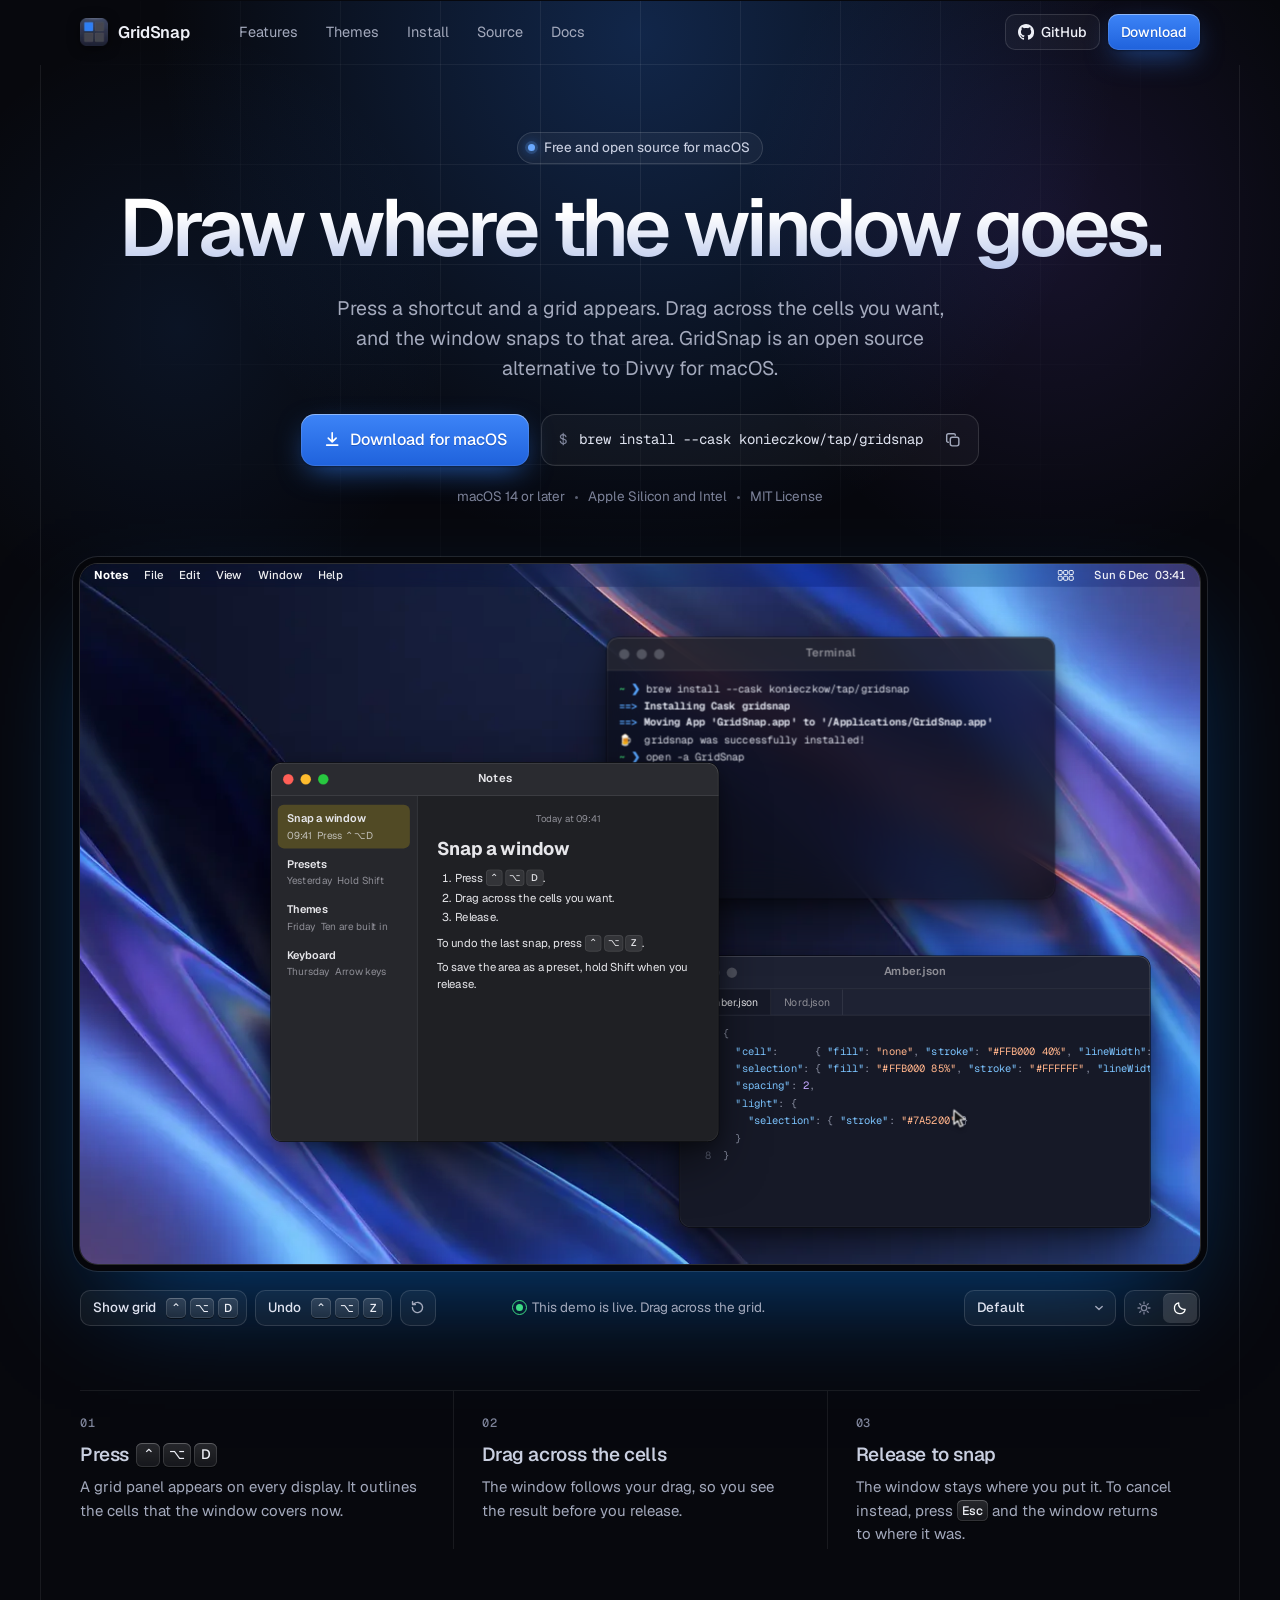
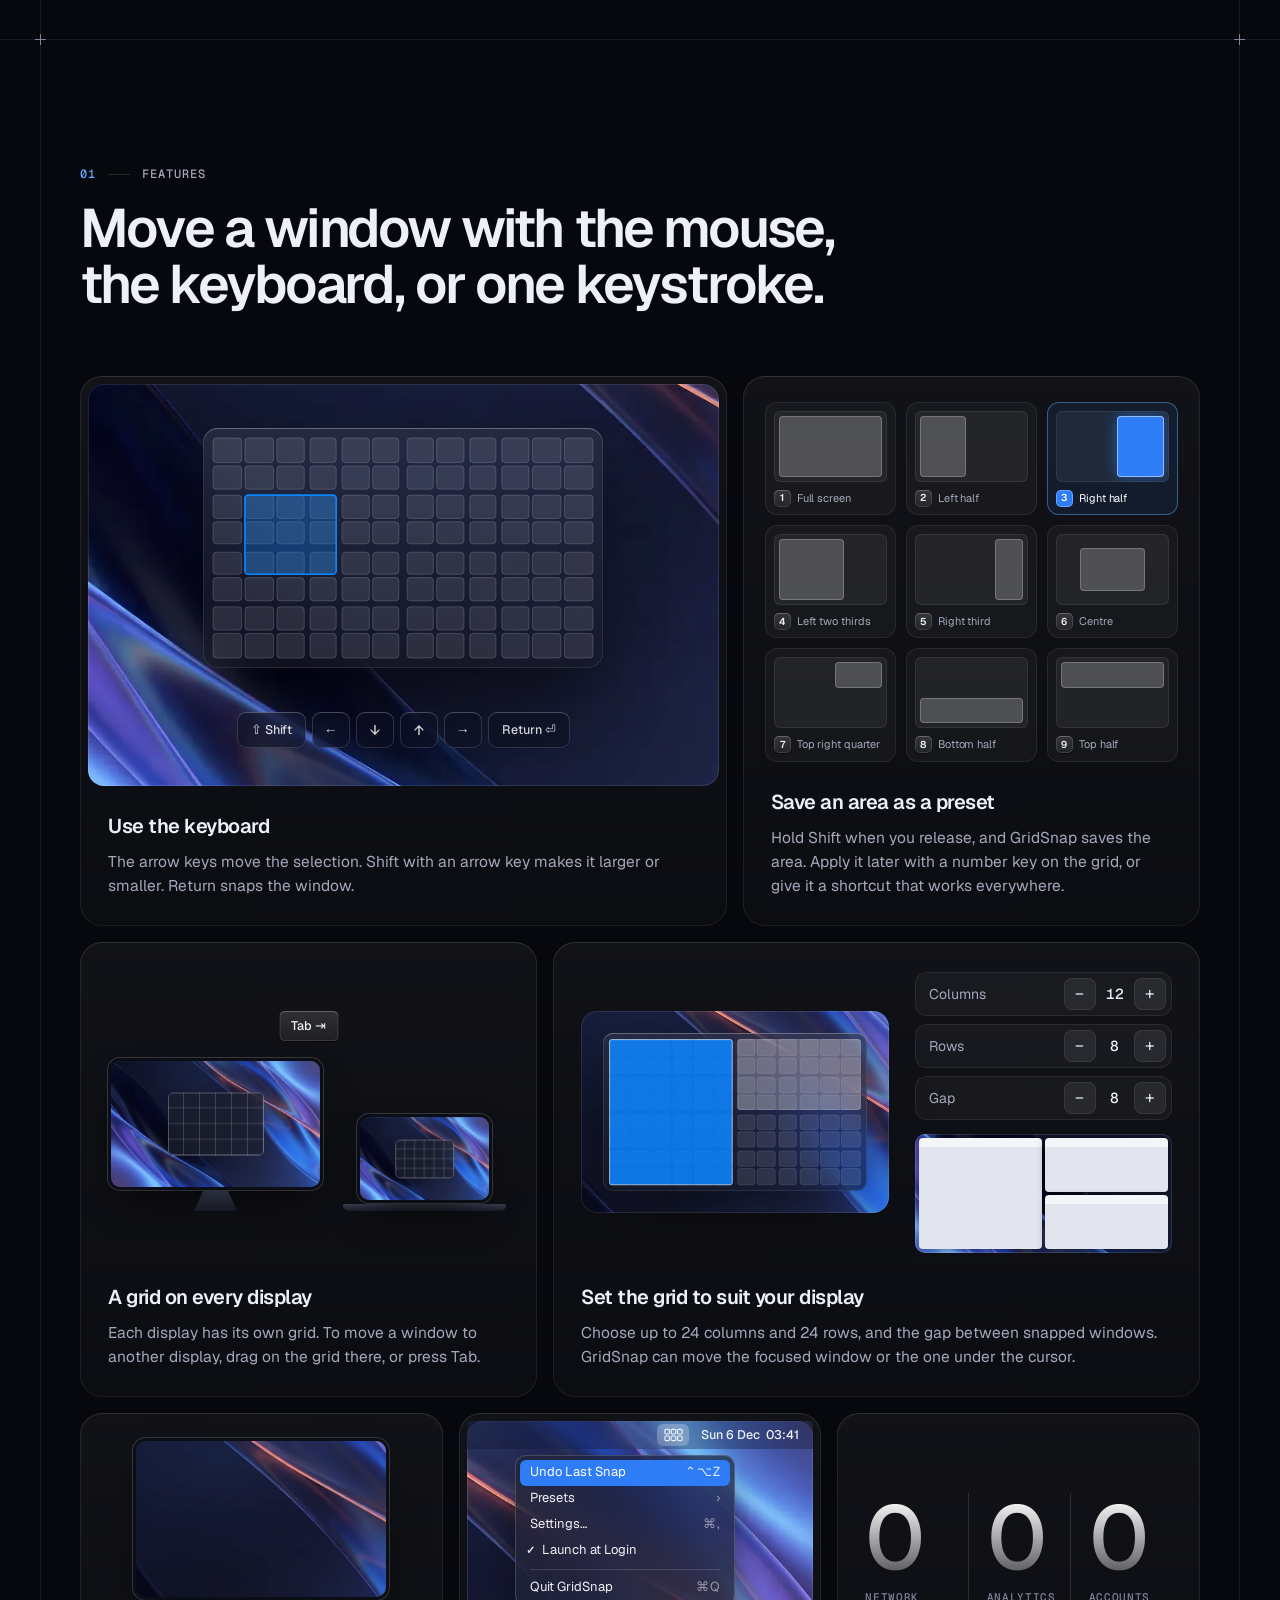
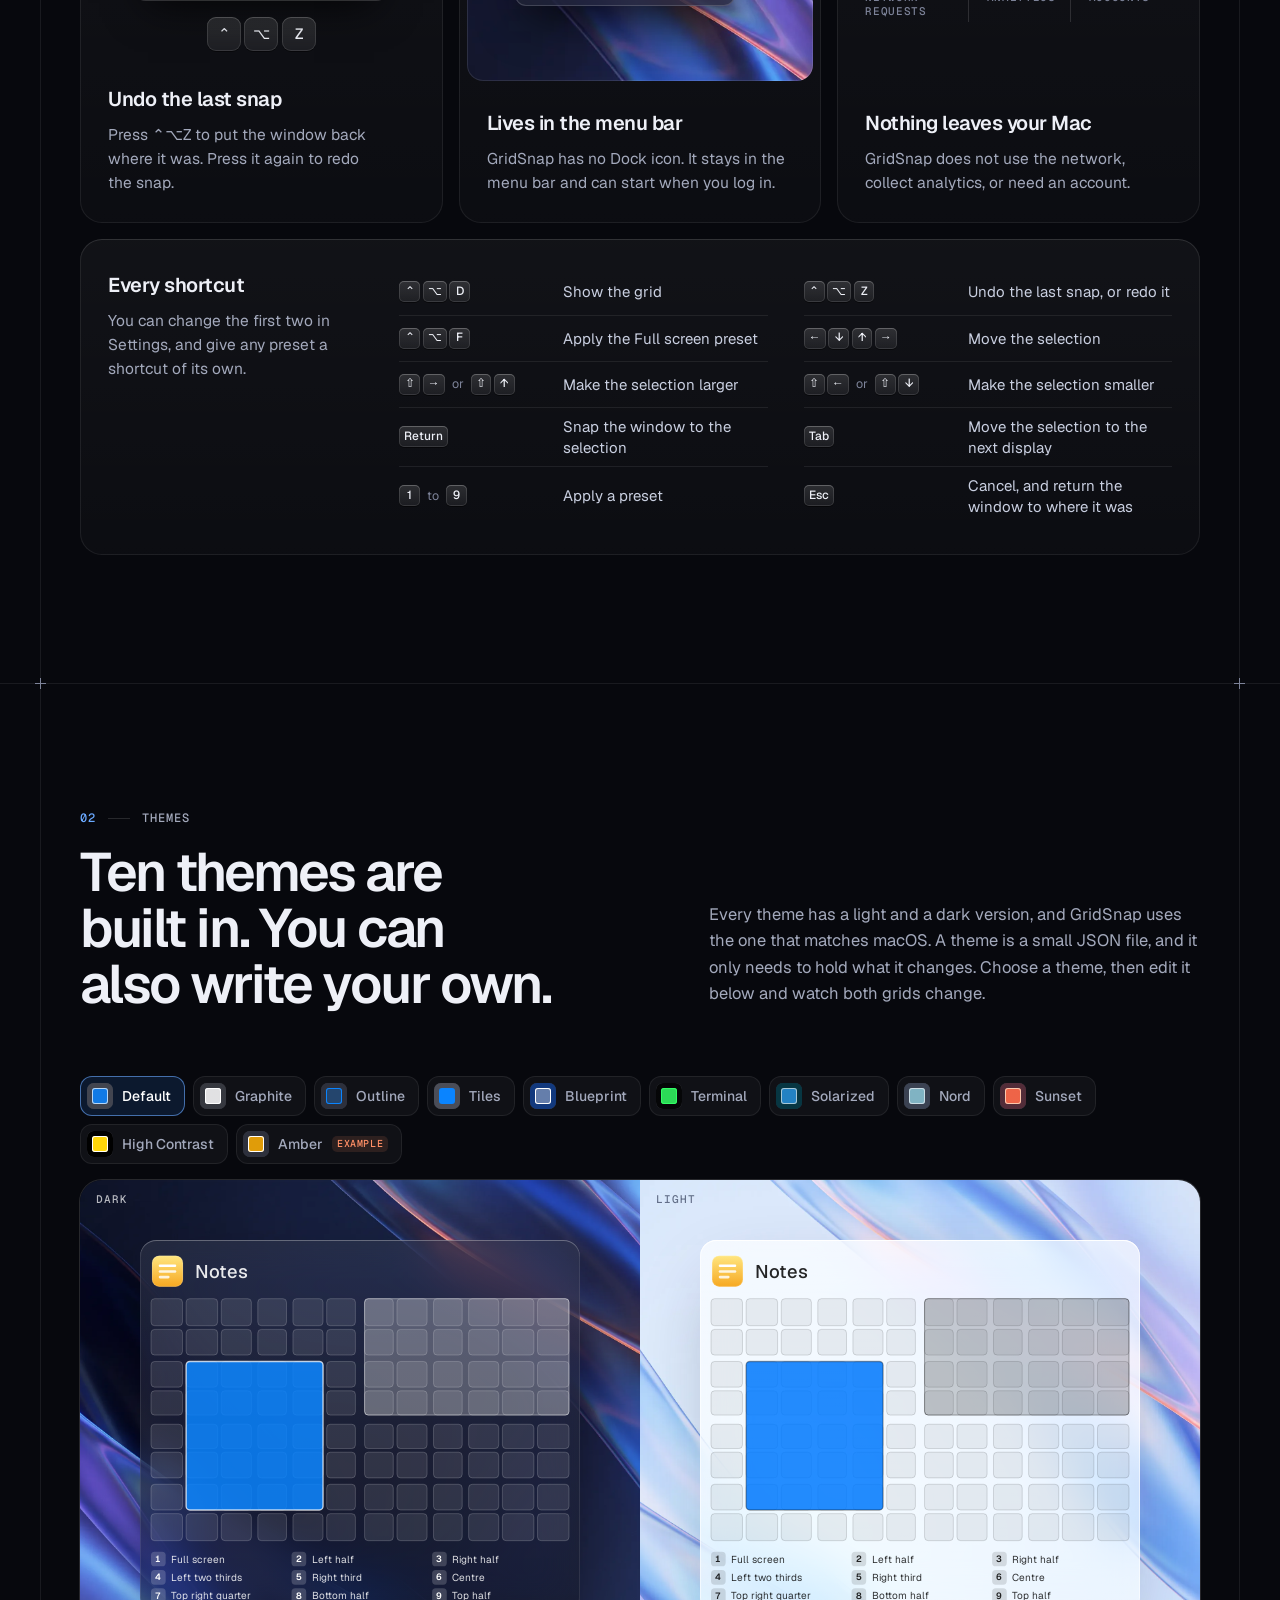
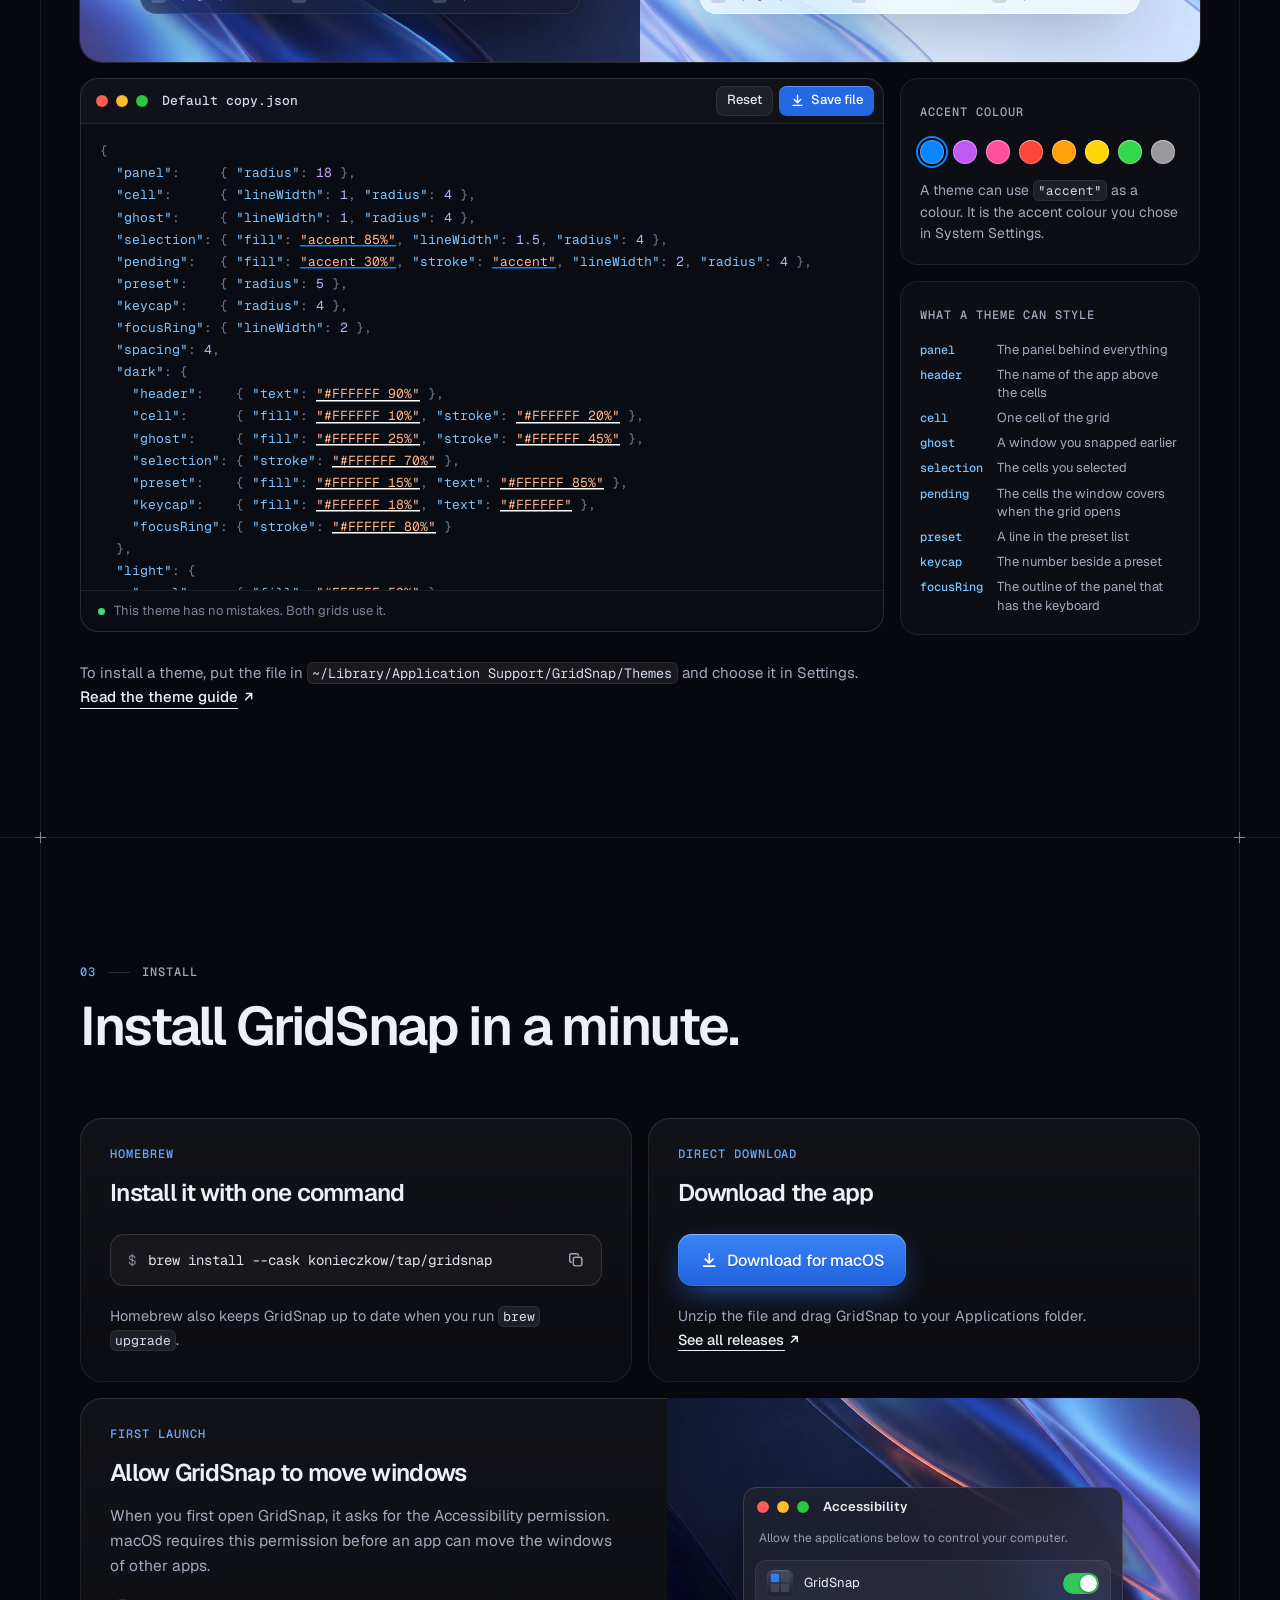
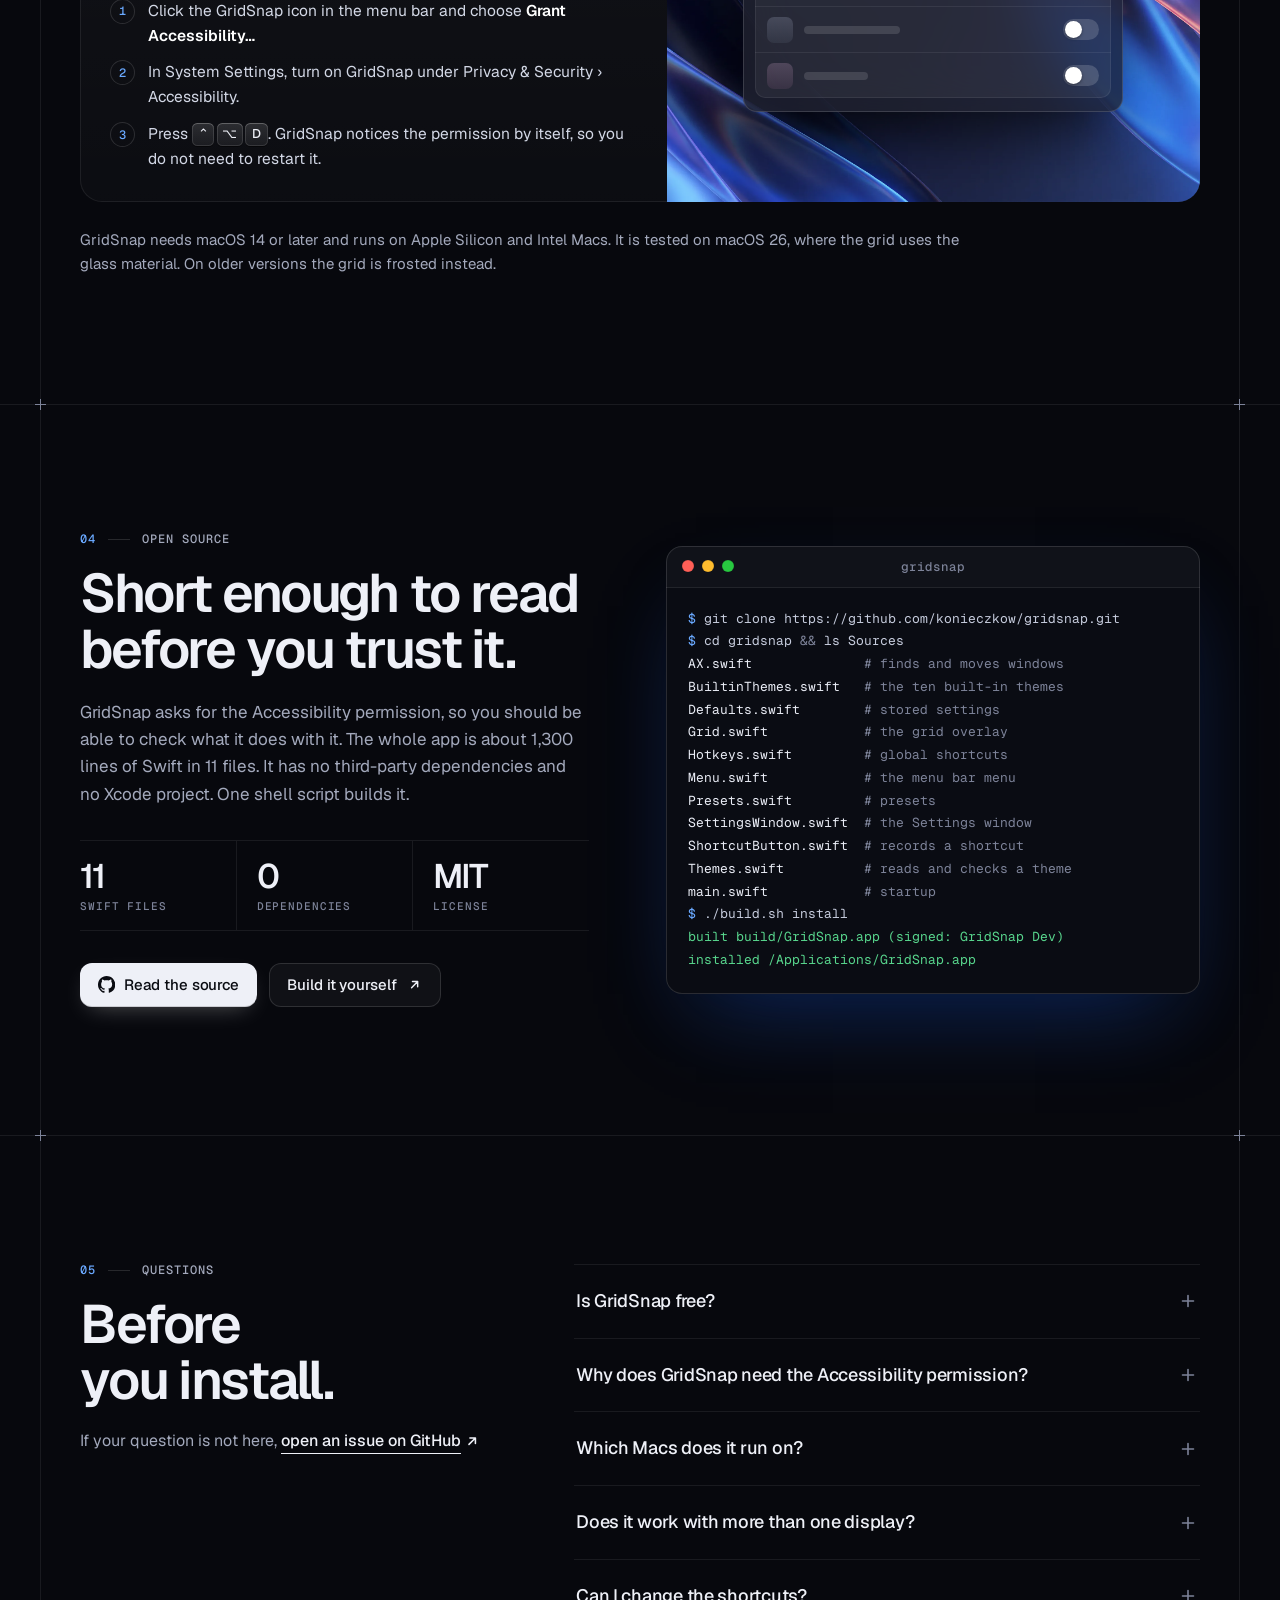
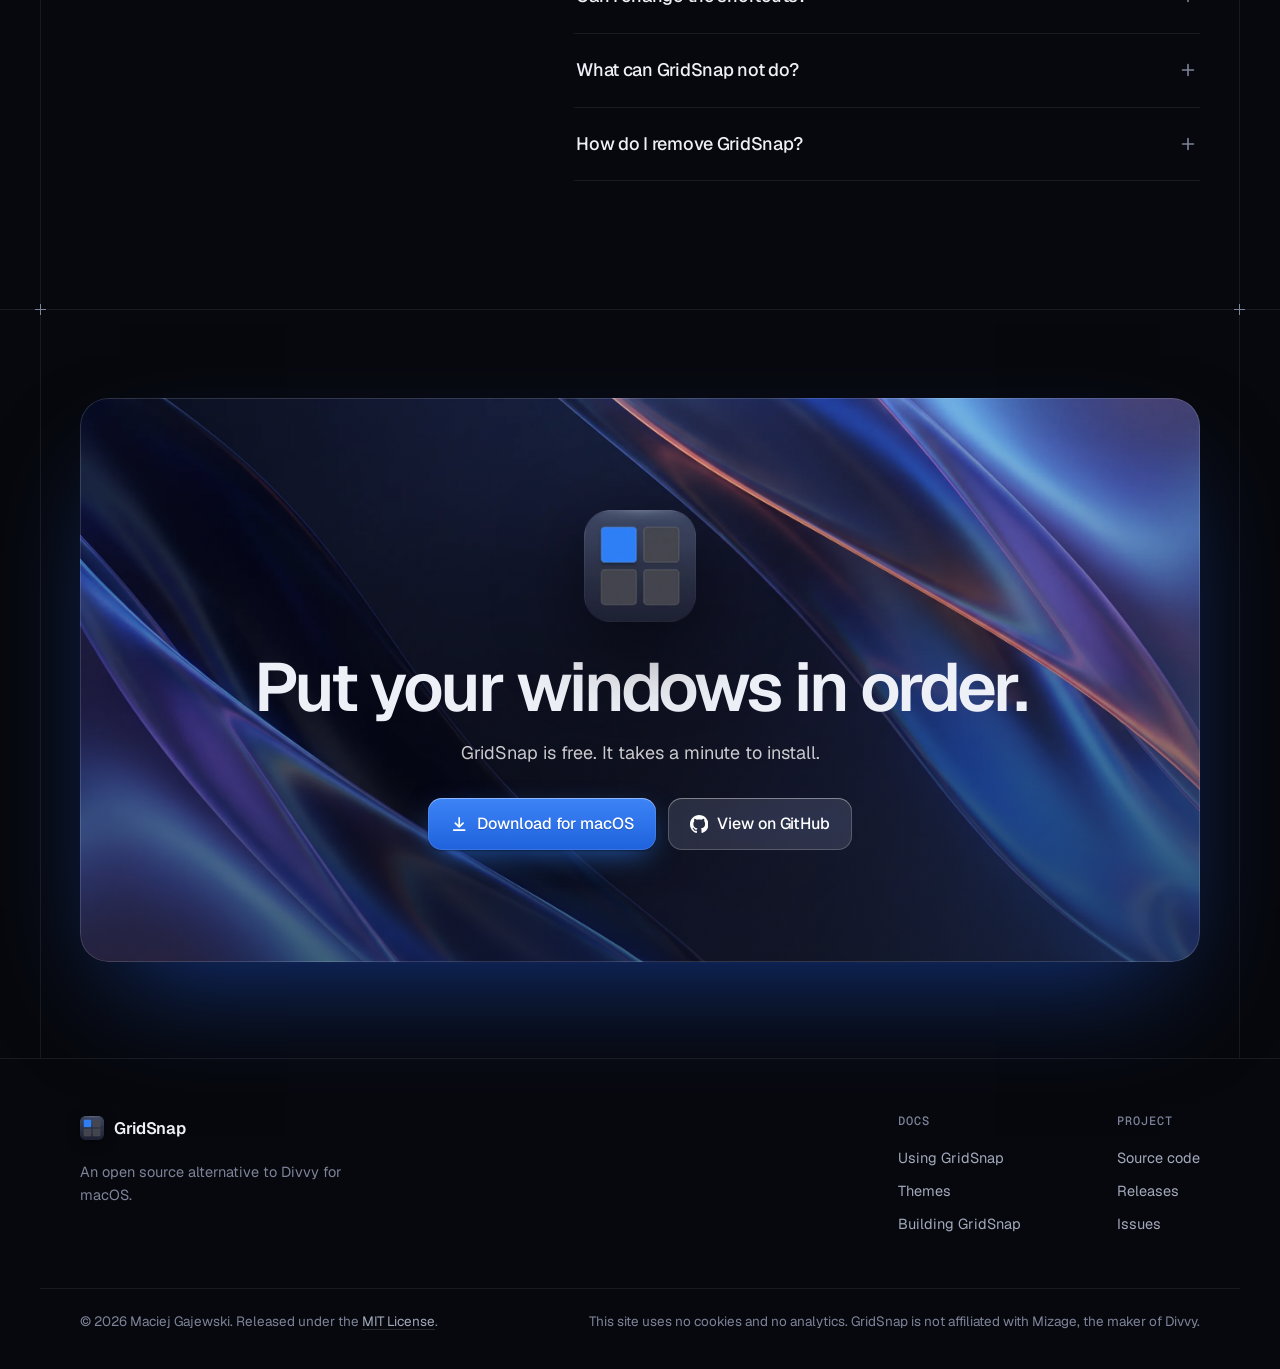
==== site/index.html @ 6ccaa810 "Site: a home page with a live demo of the grid" ====
<!DOCTYPE html>
<html lang="en-GB">
<head>
<meta charset="utf-8">
<meta name="viewport" content="width=device-width, initial-scale=1">
<title>GridSnap: snap windows to a grid on macOS</title>
<meta name="description" content="GridSnap is a free, open source alternative to Divvy for macOS. Press a shortcut, drag across a grid, and the window snaps to that area.">
<meta name="theme-color" content="#07080d">
<meta name="color-scheme" content="dark">
<link rel="canonical" href="https://konieczkow.github.io/gridsnap/">
<meta property="og:type" content="website">
<meta property="og:site_name" content="GridSnap">
<meta property="og:title" content="GridSnap: draw where the window goes">
<meta property="og:description" content="A free, open source alternative to Divvy for macOS. Press a shortcut, drag across a grid, and the window snaps to that area.">
<meta property="og:url" content="https://konieczkow.github.io/gridsnap/">
<meta property="og:image" content="https://konieczkow.github.io/gridsnap/assets/img/og.jpg">
<meta property="og:image:width" content="1200">
<meta property="og:image:height" content="630">
<meta property="og:image:alt" content="The GridSnap grid panel over a desktop, with a window snapped to the left half of the display.">
<meta name="twitter:card" content="summary_large_image">
<link rel="icon" href="favicon.ico" sizes="48x48">
<link rel="icon" type="image/png" sizes="32x32" href="assets/img/favicon-32.png">
<link rel="apple-touch-icon" href="assets/img/apple-touch-icon.png">
<link rel="preload" as="font" type="font/woff2" href="assets/fonts/Geist-Variable.woff2" crossorigin>
<link rel="preload" as="image" type="image/webp" href="assets/img/wall-dark-1280.webp" imagesrcset="assets/img/wall-dark-1280.webp 1x, assets/img/wall-dark.webp 2x">
<link rel="stylesheet" href="assets/css/site.css">
<script>document.documentElement.classList.add("js");</script>
<script type="application/ld+json">
{
  "@context": "https://schema.org",
  "@type": "SoftwareApplication",
  "name": "GridSnap",
  "description": "An open source alternative to Divvy for macOS. Press a shortcut, drag across a grid, and the window snaps to that area.",
  "applicationCategory": "UtilitiesApplication",
  "operatingSystem": "macOS 14 or later",
  "license": "https://opensource.org/licenses/MIT",
  "codeRepository": "https://github.com/konieczkow/gridsnap",
  "downloadUrl": "https://github.com/konieczkow/gridsnap/releases/latest",
  "author": { "@type": "Person", "name": "Maciej Gajewski" },
  "offers": { "@type": "Offer", "price": "0", "priceCurrency": "USD" }
}
</script>
</head>
<body>

<svg class="sprite" aria-hidden="true" focusable="false">
  <defs>
    <linearGradient id="g-notes" x1="0" y1="0" x2="0" y2="1"><stop offset="0" stop-color="#ffe680"/><stop offset="1" stop-color="#f6a821"/></linearGradient>
    <linearGradient id="g-terminal" x1="0" y1="0" x2="0" y2="1"><stop offset="0" stop-color="#3b4050"/><stop offset="1" stop-color="#14161d"/></linearGradient>
    <linearGradient id="g-editor" x1="0" y1="0" x2="0" y2="1"><stop offset="0" stop-color="#8f7bff"/><stop offset="1" stop-color="#4a34d8"/></linearGradient>
  </defs>
  <symbol id="app-notes" viewBox="0 0 64 64">
    <rect x="2" y="2" width="60" height="60" rx="14" fill="url(#g-notes)"/>
    <rect x="2.5" y="2.5" width="59" height="59" rx="13.5" fill="none" stroke="#fff" stroke-opacity=".35"/>
    <rect x="15" y="19" width="34" height="5" rx="2.5" fill="#fff"/>
    <rect x="15" y="30" width="34" height="5" rx="2.5" fill="#fff" fill-opacity=".82"/>
    <rect x="15" y="41" width="21" height="5" rx="2.5" fill="#fff" fill-opacity=".82"/>
  </symbol>
  <symbol id="app-terminal" viewBox="0 0 64 64">
    <rect x="2" y="2" width="60" height="60" rx="14" fill="url(#g-terminal)"/>
    <rect x="2.5" y="2.5" width="59" height="59" rx="13.5" fill="none" stroke="#fff" stroke-opacity=".22"/>
    <path d="M16 23l10 9-10 9" fill="none" stroke="#5ff08a" stroke-width="5" stroke-linecap="round" stroke-linejoin="round"/>
    <rect x="31" y="38" width="17" height="5" rx="2.5" fill="#fff"/>
  </symbol>
  <symbol id="app-editor" viewBox="0 0 64 64">
    <rect x="2" y="2" width="60" height="60" rx="14" fill="url(#g-editor)"/>
    <rect x="2.5" y="2.5" width="59" height="59" rx="13.5" fill="none" stroke="#fff" stroke-opacity=".3"/>
    <path d="M26 17c-5 0-6 2.5-6 6.5v3c0 3-1.5 5-4.5 5.5 3 .5 4.5 2.5 4.5 5.5v3c0 4 1 6.5 6 6.5M38 17c5 0 6 2.5 6 6.5v3c0 3 1.5 5 4.5 5.5-3 .5-4.5 2.5-4.5 5.5v3c0 4-1 6.5-6 6.5" fill="none" stroke="#fff" stroke-width="4.5" stroke-linecap="round" stroke-linejoin="round"/>
  </symbol>
  <symbol id="i-status" viewBox="0 0 22 16">
    <rect x="1" y="1.5" width="5.4" height="5.4" rx="1.4" fill="none" stroke="currentColor" stroke-width="1.3"/><rect x="8.3" y="1.5" width="5.4" height="5.4" rx="1.4" fill="none" stroke="currentColor" stroke-width="1.3"/><rect x="15.6" y="1.5" width="5.4" height="5.4" rx="1.4" fill="none" stroke="currentColor" stroke-width="1.3"/>
    <rect x="1" y="9.1" width="5.4" height="5.4" rx="1.4" fill="none" stroke="currentColor" stroke-width="1.3"/><rect x="8.3" y="9.1" width="5.4" height="5.4" rx="1.4" fill="none" stroke="currentColor" stroke-width="1.3"/><rect x="15.6" y="9.1" width="5.4" height="5.4" rx="1.4" fill="none" stroke="currentColor" stroke-width="1.3"/>
  </symbol>
  <symbol id="i-github" viewBox="0 0 16 16"><path fill="currentColor" d="M8 0C3.58 0 0 3.58 0 8c0 3.54 2.29 6.53 5.47 7.59.4.07.55-.17.55-.38 0-.19-.01-.82-.01-1.49-2.01.37-2.53-.49-2.69-.94-.09-.23-.48-.94-.82-1.13-.28-.15-.68-.52-.01-.53.63-.01 1.08.58 1.23.82.72 1.21 1.87.87 2.33.66.07-.52.28-.87.51-1.07-1.78-.2-3.64-.89-3.64-3.95 0-.87.31-1.59.82-2.15-.08-.2-.36-1.02.08-2.12 0 0 .67-.21 2.2.82.64-.18 1.32-.27 2-.27.68 0 1.36.09 2 .27 1.53-1.04 2.2-.82 2.2-.82.44 1.1.16 1.92.08 2.12.51.56.82 1.27.82 2.15 0 3.07-1.87 3.75-3.65 3.95.29.25.54.73.54 1.48 0 1.07-.01 1.93-.01 2.2 0 .21.15.46.55.38A8.013 8.013 0 0016 8c0-4.42-3.58-8-8-8z"/></symbol>
  <symbol id="i-download" viewBox="0 0 20 20"><path d="M10 3v9.500M5.750 8.75 10 13l4.250-4.25M4 16.5h12" fill="none" stroke="currentColor" stroke-width="1.8" stroke-linecap="round" stroke-linejoin="round"/></symbol>
  <symbol id="i-copy" viewBox="0 0 20 20"><rect x="7" y="7" width="9.5" height="9.5" rx="2.2" fill="none" stroke="currentColor" stroke-width="1.6"/><path d="M4.800 12.5h-.3a1.500 1.5 0 0 1-1.5-1.5V5a2 2 0 0 1 2-2h6a1.500 1.5 0 0 1 1.5 1.5v.300" fill="none" stroke="currentColor" stroke-width="1.6" stroke-linecap="round"/></symbol>
  <symbol id="i-check" viewBox="0 0 20 20"><path d="m4.500 10.5 3.5 3.5 7.5-8" fill="none" stroke="currentColor" stroke-width="1.9" stroke-linecap="round" stroke-linejoin="round"/></symbol>
  <symbol id="i-sun" viewBox="0 0 20 20"><circle cx="10" cy="10" r="3.4" fill="none" stroke="currentColor" stroke-width="1.6"/><path d="M10 2.5v2M10 15.5v2M2.500 10h2M15.500 10h2M4.700 4.7l1.400 1.4M13.900 13.9l1.400 1.4M4.700 15.3l1.400-1.4M13.900 6.1l1.400-1.4" stroke="currentColor" stroke-width="1.6" stroke-linecap="round"/></symbol>
  <symbol id="i-moon" viewBox="0 0 20 20"><path d="M16.500 11.6A6.800 6.8 0 0 1 8.4 3.5a6.800 6.8 0 1 0 8.1 8.1Z" fill="none" stroke="currentColor" stroke-width="1.6" stroke-linejoin="round"/></symbol>
  <symbol id="i-replay" viewBox="0 0 20 20"><path d="M4 10a6 6 0 1 0 1.9-4.4M4.200 3.2v3.300h3.300" fill="none" stroke="currentColor" stroke-width="1.7" stroke-linecap="round" stroke-linejoin="round"/></symbol>
  <symbol id="i-arrow" viewBox="0 0 20 20"><path d="M6.500 13.5l7-7M7.500 6.5h6v6" fill="none" stroke="currentColor" stroke-width="1.7" stroke-linecap="round" stroke-linejoin="round"/></symbol>
  <symbol id="i-star" viewBox="0 0 20 20"><path d="m10 2.8 2.2 4.5 5 .7-3.6 3.5.850 4.9L10 14.1l-4.45 2.3.850-4.9L2.800 8l5-.7L10 2.8Z" fill="none" stroke="currentColor" stroke-width="1.5" stroke-linejoin="round"/></symbol>
  <symbol id="i-chevron" viewBox="0 0 20 20"><path d="m6 8 4 4 4-4" fill="none" stroke="currentColor" stroke-width="1.7" stroke-linecap="round" stroke-linejoin="round"/></symbol>
  <symbol id="i-plus" viewBox="0 0 20 20"><path d="M10 4.5v11M4.500 10h11" fill="none" stroke="currentColor" stroke-width="1.6" stroke-linecap="round"/></symbol>
  <symbol id="i-cursor" viewBox="0 0 28 28"><path d="M8 4.5v17.300l4.500-4.2 3.1 7.1 3.2-1.4-3.1-7 6.2-.3L8 4.5Z" fill="#111" stroke="#fff" stroke-width="1.5" stroke-linejoin="round"/></symbol>
</svg>

<a class="skip" href="#main">Skip to the content</a>

<header class="nav" id="top">
  <div class="wrap nav-in">
    <a class="brand" href="#top" aria-label="GridSnap, back to the top">
      <img src="assets/img/icon-64.webp" width="28" height="28" alt="" fetchpriority="high">
      <span>GridSnap</span>
    </a>
    <nav class="nav-links" id="nav-links" aria-label="Sections">
      <a href="#features">Features</a>
      <a href="#themes">Themes</a>
      <a href="#install">Install</a>
      <a href="#source">Source</a>
      <a href="https://github.com/konieczkow/gridsnap/blob/master/docs/usage.md">Docs</a>
    </nav>
    <div class="nav-actions">
      <a class="btn btn-ghost btn-sm" href="https://github.com/konieczkow/gridsnap" aria-label="GridSnap on GitHub">
        <svg class="i"><use href="#i-github"/></svg><span class="gh-label">GitHub</span><span class="gh-stars" data-stars hidden><svg class="i"><use href="#i-star"/></svg><b></b></span>
      </a>
      <a class="btn btn-primary btn-sm" href="#install">Download</a>
      <button class="nav-toggle" type="button" aria-label="Menu" aria-expanded="false" aria-controls="nav-links"><span></span><span></span></button>
    </div>
  </div>
</header>

<main id="main">

<section class="hero">
  <div class="hero-bg" aria-hidden="true"></div>
  <div class="wrap hero-in">
    <p class="eyebrow"><span class="dot"></span>Free and open source for macOS</p>
    <h1>Draw where the window goes.</h1>
    <p class="lede">Press a shortcut and a grid appears. Drag across the cells you want, and the window snaps to that area. GridSnap is an open source alternative to Divvy for macOS.</p>
    <div class="cta">
      <a class="btn btn-primary btn-lg" href="https://github.com/konieczkow/gridsnap/releases/latest" data-release>
        <svg class="i"><use href="#i-download"/></svg><span>Download for macOS</span>
      </a>
      <div class="cmd" data-copy="brew install --cask konieczkow/tap/gridsnap">
        <code><span class="cmd-p">$</span> brew install --cask konieczkow/tap/gridsnap</code>
        <button class="cmd-copy" type="button" aria-label="Copy the Homebrew command"><svg class="i i-copy"><use href="#i-copy"/></svg><svg class="i i-done"><use href="#i-check"/></svg></button>
      </div>
    </div>
    <p class="fineprint"><span data-version></span><span>macOS 14 or later</span><span>Apple Silicon and Intel</span><span>MIT License</span></p>
  </div>

  <div class="wrap demo">
    <div class="desk" id="desk" tabindex="0" role="application" aria-label="Live demo of GridSnap. Press D to show the grid, use the arrow keys to move the selection, Return to snap the window and Escape to cancel.">
      <noscript><img class="desk-fallback" src="assets/img/demo.webp" width="1280" height="800" alt="The GridSnap grid panel in the middle of a desktop. A Notes window is snapped to the left half of the display."></noscript>
    </div>
    <div class="demo-bar">
      <div class="demo-buttons">
        <button class="chip" type="button" data-act="grid"><span>Show grid</span><kbd>⌃</kbd><kbd>⌥</kbd><kbd>D</kbd></button>
        <button class="chip" type="button" data-act="undo"><span>Undo</span><kbd>⌃</kbd><kbd>⌥</kbd><kbd>Z</kbd></button>
        <button class="chip chip-icon" type="button" data-act="replay" aria-label="Play the demo again"><svg class="i"><use href="#i-replay"/></svg></button>
      </div>
      <p class="demo-hint" aria-live="polite"><span class="pulse"></span><span data-hint>This demo is live. Drag across the grid.</span></p>
      <div class="demo-options">
        <label class="select"><span class="sr">Theme</span><select data-theme-select aria-label="Theme of the grid"></select><svg class="i"><use href="#i-chevron"/></svg></label>
        <div class="seg" role="group" aria-label="Appearance">
          <button type="button" data-mode="light" aria-pressed="false" aria-label="Light"><svg class="i"><use href="#i-sun"/></svg></button>
          <button type="button" data-mode="dark" aria-pressed="true" aria-label="Dark"><svg class="i"><use href="#i-moon"/></svg></button>
        </div>
      </div>
    </div>

    <ol class="steps" id="steps">
      <li data-step="1">
        <span class="step-n">01</span>
        <h2>Press <kbd>⌃</kbd><kbd>⌥</kbd><kbd>D</kbd></h2>
        <p>A grid panel appears on every display. It outlines the cells that the window covers now.</p>
      </li>
      <li data-step="2">
        <span class="step-n">02</span>
        <h2>Drag across the cells</h2>
        <p>The window follows your drag, so you see the result before you release.</p>
      </li>
      <li data-step="3">
        <span class="step-n">03</span>
        <h2>Release to snap</h2>
        <p>The window stays where you put it. To cancel instead, press <kbd>Esc</kbd> and the window returns to where it was.</p>
      </li>
    </ol>
  </div>
</section>

<section class="section" id="features">
  <div class="wrap">
    <header class="head">
      <p class="label"><span>01</span>Features</p>
      <h2>Move a window with the mouse, the keyboard, or one keystroke.</h2>
    </header>

    <div class="bento">
      <article class="card card-keys reveal">
        <div class="card-art art-keys">
          <div class="keys-panel" id="keys-panel"></div>
          <div class="keys-row" id="keys-row" aria-hidden="true">
            <kbd data-k="shift" class="wide">⇧ Shift</kbd>
            <kbd data-k="left">←</kbd><kbd data-k="down">↓</kbd><kbd data-k="up">↑</kbd><kbd data-k="right">→</kbd>
            <kbd data-k="return" class="wide">Return ⏎</kbd>
          </div>
        </div>
        <div class="card-text">
          <h3>Use the keyboard</h3>
          <p>The arrow keys move the selection. Shift with an arrow key makes it larger or smaller. Return snaps the window.</p>
        </div>
      </article>

      <article class="card card-presets reveal">
        <div class="card-art art-presets" id="presets-art" aria-hidden="true"></div>
        <div class="card-text">
          <h3>Save an area as a preset</h3>
          <p>Hold Shift when you release, and GridSnap saves the area. Apply it later with a number key on the grid, or give it a shortcut that works everywhere.</p>
        </div>
      </article>

      <article class="card card-displays reveal">
        <div class="card-art art-displays" aria-hidden="true">
          <div class="mons">
            <div class="mon mon-a"><div class="mon-screen"><span class="mon-win"></span><span class="mon-panel"><i></i></span></div><span class="mon-stand"></span></div>
            <div class="mon mon-b"><div class="mon-screen"><span class="mon-win"></span><span class="mon-panel"><i></i></span></div><span class="mon-base"></span></div>
            <kbd class="mon-tab">Tab ⇥</kbd>
          </div>
        </div>
        <div class="card-text">
          <h3>A grid on every display</h3>
          <p>Each display has its own grid. To move a window to another display, drag on the grid there, or press Tab.</p>
        </div>
      </article>

      <article class="card card-size reveal">
        <div class="card-art art-size">
          <div class="size-preview" id="size-panel"></div>
          <div class="size-controls">
            <div class="stepper" data-key="cols" data-min="1" data-max="24" data-step="1"><span class="stepper-l" id="l-cols">Columns</span><button type="button" aria-label="Fewer columns">−</button><output aria-labelledby="l-cols">12</output><button type="button" aria-label="More columns">+</button></div>
            <div class="stepper" data-key="rows" data-min="1" data-max="24" data-step="1"><span class="stepper-l" id="l-rows">Rows</span><button type="button" aria-label="Fewer rows">−</button><output aria-labelledby="l-rows">8</output><button type="button" aria-label="More rows">+</button></div>
            <div class="stepper" data-key="gap" data-min="0" data-max="64" data-step="2"><span class="stepper-l" id="l-gap">Gap</span><button type="button" aria-label="Smaller gap">−</button><output aria-labelledby="l-gap">8</output><button type="button" aria-label="Larger gap">+</button></div>
            <div class="size-screen" id="size-screen" aria-hidden="true"><i></i><i></i><i></i></div>
          </div>
        </div>
        <div class="card-text">
          <h3>Set the grid to suit your display</h3>
          <p>Choose up to 24 columns and 24 rows, and the gap between snapped windows. GridSnap can move the focused window or the one under the cursor.</p>
        </div>
      </article>

      <article class="card card-undo reveal">
        <div class="card-art art-undo" aria-hidden="true">
          <div class="undo-screen"><span class="undo-win"></span></div>
          <div class="undo-keys"><kbd>⌃</kbd><kbd>⌥</kbd><kbd>Z</kbd></div>
        </div>
        <div class="card-text">
          <h3>Undo the last snap</h3>
          <p>Press ⌃⌥Z to put the window back where it was. Press it again to redo the snap.</p>
        </div>
      </article>

      <article class="card card-menu reveal">
        <div class="card-art art-menu" aria-hidden="true">
          <div class="mbar"><span class="mbar-item is-on"><svg class="i"><use href="#i-status"/></svg></span><span class="mbar-clock">Mon 16 Nov&ensp;9:41</span></div>
          <ul class="menu">
            <li><span>Undo Last Snap</span><kbd>⌃⌥Z</kbd></li>
            <li><span>Presets</span><kbd>›</kbd></li>
            <li><span>Settings…</span><kbd>⌘,</kbd></li>
            <li><span><b>✓</b>Launch at Login</span></li>
            <li class="sep"></li>
            <li><span>Quit GridSnap</span><kbd>⌘Q</kbd></li>
          </ul>
        </div>
        <div class="card-text">
          <h3>Lives in the menu bar</h3>
          <p>GridSnap has no Dock icon. It stays in the menu bar and can start when you log in.</p>
        </div>
      </article>

      <article class="card card-private reveal">
        <div class="card-art art-private" aria-hidden="true">
          <dl>
            <div><dt>0</dt><dd>network requests</dd></div>
            <div><dt>0</dt><dd>analytics</dd></div>
            <div><dt>0</dt><dd>accounts</dd></div>
          </dl>
        </div>
        <div class="card-text">
          <h3>Nothing leaves your Mac</h3>
          <p>GridSnap does not use the network, collect analytics, or need an account.</p>
        </div>
      </article>

      <article class="card card-keysheet reveal">
        <div class="card-text">
          <h3>Every shortcut</h3>
          <p>You can change the first two in Settings, and give any preset a shortcut of its own.</p>
        </div>
        <dl class="sheet">
          <div><dt><kbd>⌃</kbd><kbd>⌥</kbd><kbd>D</kbd></dt><dd>Show the grid</dd></div>
          <div><dt><kbd>⌃</kbd><kbd>⌥</kbd><kbd>Z</kbd></dt><dd>Undo the last snap, or redo it</dd></div>
          <div><dt><kbd>⌃</kbd><kbd>⌥</kbd><kbd>F</kbd></dt><dd>Apply the Full screen preset</dd></div>
          <div><dt><kbd>←</kbd><kbd>↓</kbd><kbd>↑</kbd><kbd>→</kbd></dt><dd>Move the selection</dd></div>
          <div><dt><kbd>⇧</kbd><kbd>→</kbd><i>or</i><kbd>⇧</kbd><kbd>↑</kbd></dt><dd>Make the selection larger</dd></div>
          <div><dt><kbd>⇧</kbd><kbd>←</kbd><i>or</i><kbd>⇧</kbd><kbd>↓</kbd></dt><dd>Make the selection smaller</dd></div>
          <div><dt><kbd>Return</kbd></dt><dd>Snap the window to the selection</dd></div>
          <div><dt><kbd>Tab</kbd></dt><dd>Move the selection to the next display</dd></div>
          <div><dt><kbd>1</kbd><i>to</i><kbd>9</kbd></dt><dd>Apply a preset</dd></div>
          <div><dt><kbd>Esc</kbd></dt><dd>Cancel, and return the window to where it was</dd></div>
        </dl>
      </article>
    </div>
  </div>
</section>

<section class="section" id="themes">
  <div class="wrap">
    <header class="head head-split">
      <div>
        <p class="label"><span>02</span>Themes</p>
        <h2>Ten themes are built in. You can also write your own.</h2>
      </div>
      <p class="head-side">Every theme has a light and a dark version, and GridSnap uses the one that matches macOS. A theme is a small JSON file, and it only needs to hold what it changes. Choose a theme, then edit it below and watch both grids change.</p>
    </header>

    <div class="lab reveal" id="lab">
      <div class="lab-themes" role="group" aria-label="Themes" data-themes></div>
      <div class="lab-stage">
        <div class="lab-view lab-dark"><span class="lab-tag">Dark</span><div class="lab-panel" data-panel="dark"></div></div>
        <div class="lab-view lab-light"><span class="lab-tag">Light</span><div class="lab-panel" data-panel="light"></div></div>
      </div>
      <div class="lab-side">
        <div class="editor">
          <div class="editor-bar">
            <span class="lights" aria-hidden="true"><i></i><i></i><i></i></span>
            <span class="editor-file" data-file>Default.json</span>
            <div class="editor-actions">
              <button class="mini" type="button" data-act="reset">Reset</button>
              <button class="mini mini-primary" type="button" data-act="save"><svg class="i"><use href="#i-download"/></svg>Save file</button>
            </div>
          </div>
          <div class="editor-body">
            <div class="editor-grid">
              <pre class="editor-hl" aria-hidden="true"><code data-hl></code></pre>
              <textarea class="editor-input" data-input spellcheck="false" autocomplete="off" autocapitalize="off" aria-label="Theme file. Edit the JSON to change the grids above."></textarea>
            </div>
          </div>
          <p class="editor-note" data-note role="status"></p>
        </div>
        <div class="lab-notes">
          <div class="lab-accent">
            <span id="l-accent">Accent colour</span>
            <div class="accents" role="group" aria-labelledby="l-accent" data-accents></div>
            <p>A theme can use <code>"accent"</code> as a colour. It is the accent colour you chose in System Settings.</p>
          </div>
          <div class="lab-accent">
            <span>What a theme can style</span>
            <dl>
              <dt>panel</dt><dd>The panel behind everything</dd>
              <dt>header</dt><dd>The name of the app above the cells</dd>
              <dt>cell</dt><dd>One cell of the grid</dd>
              <dt>ghost</dt><dd>A window you snapped earlier</dd>
              <dt>selection</dt><dd>The cells you selected</dd>
              <dt>pending</dt><dd>The cells the window covers when the grid opens</dd>
              <dt>preset</dt><dd>A line in the preset list</dd>
              <dt>keycap</dt><dd>The number beside a preset</dd>
              <dt>focusRing</dt><dd>The outline of the panel that has the keyboard</dd>
            </dl>
          </div>
        </div>
      </div>
    </div>
    <p class="aside">To install a theme, put the file in <code>~/Library/Application Support/GridSnap/Themes</code> and choose it in Settings. <a class="link" href="https://github.com/konieczkow/gridsnap/blob/master/docs/themes.md">Read the theme guide<svg class="i"><use href="#i-arrow"/></svg></a></p>
  </div>
</section>

<section class="section" id="install">
  <div class="wrap">
    <header class="head">
      <p class="label"><span>03</span>Install</p>
      <h2>Install GridSnap in a minute.</h2>
    </header>

    <div class="install">
      <article class="way reveal">
        <p class="way-n">Homebrew</p>
        <h3>Install it with one command</h3>
        <div class="cmd cmd-block" data-copy="brew install --cask konieczkow/tap/gridsnap">
          <code><span class="cmd-p">$</span> brew install --cask konieczkow/tap/gridsnap</code>
          <button class="cmd-copy" type="button" aria-label="Copy the Homebrew command"><svg class="i i-copy"><use href="#i-copy"/></svg><svg class="i i-done"><use href="#i-check"/></svg></button>
        </div>
        <p class="way-note">Homebrew also keeps GridSnap up to date when you run <code>brew upgrade</code>.</p>
      </article>

      <article class="way reveal">
        <p class="way-n">Direct download</p>
        <h3>Download the app</h3>
        <a class="btn btn-primary btn-lg" href="https://github.com/konieczkow/gridsnap/releases/latest" data-release>
          <svg class="i"><use href="#i-download"/></svg><span>Download for macOS</span>
        </a>
        <p class="way-note"><span data-size></span>Unzip the file and drag GridSnap to your Applications folder. <a class="link" href="https://github.com/konieczkow/gridsnap/releases">See all releases<svg class="i"><use href="#i-arrow"/></svg></a></p>
      </article>

      <article class="first reveal">
        <div class="first-text">
          <p class="way-n">First launch</p>
          <h3>Allow GridSnap to move windows</h3>
          <p>When you first open GridSnap, it asks for the Accessibility permission. macOS requires this permission before an app can move the windows of other apps.</p>
          <ol>
            <li>Click the GridSnap icon in the menu bar and choose <b>Grant Accessibility…</b></li>
            <li>In System Settings, turn on GridSnap under Privacy &amp; Security › Accessibility.</li>
            <li>Press <kbd>⌃</kbd><kbd>⌥</kbd><kbd>D</kbd>. GridSnap notices the permission by itself, so you do not need to restart it.</li>
          </ol>
        </div>
        <div class="first-art" aria-hidden="true">
          <div class="prefs">
            <div class="prefs-bar"><span class="lights"><i></i><i></i><i></i></span><span>Accessibility</span></div>
            <p>Allow the applications below to control your computer.</p>
            <ul>
              <li class="is-app"><img src="assets/img/icon-64.webp" width="26" height="26" alt="" loading="lazy"><span>GridSnap</span><i class="switch is-on"></i></li>
              <li><span class="ph ph-a"></span><span class="ph-t"></span><i class="switch"></i></li>
              <li><span class="ph ph-b"></span><span class="ph-t ph-t2"></span><i class="switch"></i></li>
            </ul>
          </div>
        </div>
      </article>
    </div>
    <p class="aside">GridSnap needs macOS 14 or later and runs on Apple Silicon and Intel Macs. It is tested on macOS 26, where the grid uses the glass material. On older versions the grid is frosted instead.</p>
  </div>
</section>

<section class="section" id="source">
  <div class="wrap">
    <div class="source">
      <div class="source-text">
        <p class="label"><span>04</span>Open source</p>
        <h2>Short enough to read before you trust it.</h2>
        <p>GridSnap asks for the Accessibility permission, so you should be able to check what it does with it. The whole app is about 1,300 lines of Swift in 11 files. It has no third-party dependencies and no Xcode project. One shell script builds it.</p>
        <ul class="facts">
          <li><b>11</b><span>Swift files</span></li>
          <li><b>0</b><span>dependencies</span></li>
          <li><b>MIT</b><span>License</span></li>
        </ul>
        <div class="cta cta-left">
          <a class="btn btn-light" href="https://github.com/konieczkow/gridsnap"><svg class="i"><use href="#i-github"/></svg><span>Read the source</span></a>
          <a class="btn btn-ghost" href="https://github.com/konieczkow/gridsnap/blob/master/docs/development.md"><span>Build it yourself</span><svg class="i"><use href="#i-arrow"/></svg></a>
        </div>
      </div>
      <div class="source-art reveal">
        <div class="term">
          <div class="term-bar"><span class="lights" aria-hidden="true"><i></i><i></i><i></i></span><span>gridsnap</span></div>
          <pre class="term-body" tabindex="0" role="region" aria-label="Terminal session that lists the source files and builds the app"><code><span class="t-p">$</span> git clone https://github.com/konieczkow/gridsnap.git
<span class="t-p">$</span> cd gridsnap <span class="t-o">&amp;&amp;</span> ls Sources
<span class="t-f">AX.swift</span>              <span class="t-c"># finds and moves windows</span>
<span class="t-f">BuiltinThemes.swift</span>   <span class="t-c"># the ten built-in themes</span>
<span class="t-f">Defaults.swift</span>        <span class="t-c"># stored settings</span>
<span class="t-f">Grid.swift</span>            <span class="t-c"># the grid overlay</span>
<span class="t-f">Hotkeys.swift</span>         <span class="t-c"># global shortcuts</span>
<span class="t-f">Menu.swift</span>            <span class="t-c"># the menu bar menu</span>
<span class="t-f">Presets.swift</span>         <span class="t-c"># presets</span>
<span class="t-f">SettingsWindow.swift</span>  <span class="t-c"># the Settings window</span>
<span class="t-f">ShortcutButton.swift</span>  <span class="t-c"># records a shortcut</span>
<span class="t-f">Themes.swift</span>          <span class="t-c"># reads and checks a theme</span>
<span class="t-f">main.swift</span>            <span class="t-c"># startup</span>
<span class="t-p">$</span> ./build.sh install
<span class="t-g">built build/GridSnap.app (signed: GridSnap Dev)</span>
<span class="t-g">installed /Applications/GridSnap.app</span></code></pre>
        </div>
      </div>
    </div>
  </div>
</section>

<section class="section" id="questions">
  <div class="wrap">
    <div class="faq">
      <header class="faq-head">
        <p class="label"><span>05</span>Questions</p>
        <h2>Before you install.</h2>
        <p>If your question is not here, <a class="link" href="https://github.com/konieczkow/gridsnap/issues">open an issue on GitHub<svg class="i"><use href="#i-arrow"/></svg></a></p>
      </header>
      <div class="faq-list">
        <details>
          <summary>Is GridSnap free?<svg class="i"><use href="#i-plus"/></svg></summary>
          <p>Yes. GridSnap is free and open source, released under the MIT License.</p>
        </details>
        <details>
          <summary>Why does GridSnap need the Accessibility permission?<svg class="i"><use href="#i-plus"/></svg></summary>
          <p>macOS does not let an app move or resize the windows of other apps without this permission. GridSnap uses it to find the window, read its position and size, and change them.</p>
        </details>
        <details>
          <summary>Which Macs does it run on?<svg class="i"><use href="#i-plus"/></svg></summary>
          <p>GridSnap needs macOS 14 or later and runs on Apple Silicon and Intel Macs. It is tested on macOS 26, where the grid uses the glass material. On older versions the grid is frosted instead.</p>
        </details>
        <details>
          <summary>Does it work with more than one display?<svg class="i"><use href="#i-plus"/></svg></summary>
          <p>Yes. Each display has its own grid panel. When you select cells on a panel, the window snaps to the display of that panel. With the keyboard, press Tab to move the selection to the next display.</p>
        </details>
        <details>
          <summary>Can I change the shortcuts?<svg class="i"><use href="#i-plus"/></svg></summary>
          <p>Yes. In Settings you can change the shortcut that shows the grid and the shortcut that undoes a snap. Each preset can also have its own shortcut.</p>
        </details>
        <details>
          <summary>What can GridSnap not do?<svg class="i"><use href="#i-plus"/></svg></summary>
          <p>GridSnap cannot snap a window that is in full-screen mode. Some apps also set a minimum window size and will not shrink to a small area. Such a window stays on the screen and overlaps the neighbouring cells.</p>
        </details>
        <details>
          <summary>How do I remove GridSnap?<svg class="i"><use href="#i-plus"/></svg></summary>
          <p>Choose Quit GridSnap from its menu, then move GridSnap from your Applications folder to the Trash. If you installed it with Homebrew, run <code>brew uninstall --cask gridsnap</code> instead.</p>
        </details>
      </div>
    </div>
  </div>
</section>

<section class="final">
  <div class="wrap">
    <div class="final-in reveal">
      <img src="assets/img/icon-256.webp" width="112" height="112" alt="" loading="lazy">
      <h2>Put your windows in order.</h2>
      <p>GridSnap is free. It takes a minute to install.</p>
      <div class="cta">
        <a class="btn btn-primary btn-lg" href="https://github.com/konieczkow/gridsnap/releases/latest" data-release>
          <svg class="i"><use href="#i-download"/></svg><span>Download for macOS</span>
        </a>
        <a class="btn btn-glass btn-lg" href="https://github.com/konieczkow/gridsnap"><svg class="i"><use href="#i-github"/></svg><span>View on GitHub</span></a>
      </div>
    </div>
  </div>
</section>

</main>

<footer class="foot">
  <div class="wrap foot-in">
    <div class="foot-brand">
      <a class="brand" href="#top"><img src="assets/img/icon-64.webp" width="24" height="24" alt="" loading="lazy"><span>GridSnap</span></a>
      <p>An open source alternative to Divvy for macOS.</p>
    </div>
    <nav class="foot-links" aria-label="Documentation and project links">
      <div>
        <h3>Docs</h3>
        <a href="https://github.com/konieczkow/gridsnap/blob/master/docs/usage.md">Using GridSnap</a>
        <a href="https://github.com/konieczkow/gridsnap/blob/master/docs/themes.md">Themes</a>
        <a href="https://github.com/konieczkow/gridsnap/blob/master/docs/development.md">Building GridSnap</a>
      </div>
      <div>
        <h3>Project</h3>
        <a href="https://github.com/konieczkow/gridsnap">Source code</a>
        <a href="https://github.com/konieczkow/gridsnap/releases">Releases</a>
        <a href="https://github.com/konieczkow/gridsnap/issues">Issues</a>
      </div>
    </nav>
  </div>
  <div class="wrap foot-legal">
    <p>© 2026 Maciej Gajewski. Released under the <a href="https://github.com/konieczkow/gridsnap/blob/master/LICENSE">MIT License</a>.</p>
    <p>This site uses no cookies and no analytics. GridSnap is not affiliated with Mizage, the maker of Divvy.</p>
  </div>
</footer>

<script src="assets/js/themes.js" defer></script>
<script src="assets/js/panel.js" defer></script>
<script src="assets/js/desktop.js" defer></script>
<script src="assets/js/lab.js" defer></script>
<script src="assets/js/site.js" defer></script>
</body>
</html>
---- site/assets/css/site.css ----
@font-face {
  font-family: "Geist";
  src: url("../fonts/Geist-Variable.woff2") format("woff2");
  font-weight: 100 900;
  font-style: normal;
  font-display: swap;
}

@font-face {
  font-family: "Geist Mono";
  src: url("../fonts/GeistMono-Variable.woff2") format("woff2");
  font-weight: 100 900;
  font-style: normal;
  font-display: swap;
}

:root {
  --font: "Geist", ui-sans-serif, system-ui, -apple-system, "Segoe UI", sans-serif;
  --font-mono: "Geist Mono", ui-monospace, "SF Mono", Menlo, Consolas, monospace;
  --font-mac: -apple-system, BlinkMacSystemFont, "SF Pro Text", "Geist", "Segoe UI", sans-serif;
  --font-mac-mono: ui-monospace, "SF Mono", Menlo, "Geist Mono", monospace;
  --bg: #07080d;
  --bg-1: #0b0d15;
  --bg-2: #10131d;
  --bg-3: #171b28;
  --line: rgba(255, 255, 255, 0.075);
  --line-2: rgba(255, 255, 255, 0.13);
  --text: #eef0f7;
  --muted: #a3a9bc;
  --dim: #7d8399;
  --accent: #2f7df6;
  --accent-2: #6aa9ff;
  --warm: #ff8f66;
  --wrap: 1200px;
  --pad: clamp(20px, 4vw, 40px);
  --ease: cubic-bezier(0.22, 0.8, 0.2, 1);
}

*,
*::before,
*::after {
  box-sizing: border-box;
}

html {
  -webkit-text-size-adjust: 100%;
  text-size-adjust: 100%;
  scroll-behavior: smooth;
  scroll-padding-top: 76px;
  background: var(--bg);
}

body {
  margin: 0;
  background: var(--bg);
  color: var(--text);
  font: 400 16px/1.6 var(--font);
  -webkit-font-smoothing: antialiased;
  -moz-osx-font-smoothing: grayscale;
  text-rendering: optimizeLegibility;
  overflow-x: hidden;
}

::selection {
  background: rgba(47, 125, 246, 0.45);
  color: #fff;
}

h1,
h2,
h3,
h4,
p,
ol,
ul,
dl,
dd,
pre {
  margin: 0;
}

ol,
ul {
  padding: 0;
  list-style: none;
}

a {
  color: inherit;
  text-decoration: none;
}

img,
svg {
  display: block;
}

button,
select,
textarea {
  font: inherit;
  color: inherit;
}

button {
  border: 0;
  background: none;
  padding: 0;
  cursor: pointer;
}

:focus-visible {
  outline: 2px solid var(--accent-2);
  outline-offset: 3px;
  border-radius: 6px;
}

.sprite {
  position: absolute;
  width: 0;
  height: 0;
  overflow: hidden;
}

.sr {
  position: absolute;
  width: 1px;
  height: 1px;
  overflow: hidden;
  clip-path: inset(50%);
  white-space: nowrap;
}

.skip {
  position: fixed;
  top: 10px;
  left: 10px;
  z-index: 100;
  padding: 10px 14px;
  border-radius: 10px;
  background: #fff;
  color: #000;
  font-weight: 500;
  transform: translateY(-200%);
}

.skip:focus {
  transform: none;
}

.i {
  width: 1.15em;
  height: 1.15em;
  flex: none;
}

.wrap {
  width: 100%;
  max-width: var(--wrap);
  margin-inline: auto;
  padding-inline: var(--pad);
}

kbd {
  display: inline-grid;
  place-items: center;
  min-width: 1.75em;
  height: 1.75em;
  padding: 0 0.42em;
  border-radius: 0.42em;
  background: linear-gradient(180deg, rgba(255, 255, 255, 0.13), rgba(255, 255, 255, 0.06));
  box-shadow:
    inset 0 0 0 1px rgba(255, 255, 255, 0.12),
    inset 0 1px 0 rgba(255, 255, 255, 0.14),
    0 1px 0 rgba(0, 0, 0, 0.5);
  color: var(--text);
  font: 500 0.82em/1 var(--font-mac);
  white-space: nowrap;
  vertical-align: 0.08em;
}

kbd + kbd {
  margin-left: 0.22em;
}

code {
  font-family: var(--font-mono);
  font-size: 0.9em;
}

p code,
li code {
  -webkit-box-decoration-break: clone;
  box-decoration-break: clone;
  padding: 0.15em 0.4em;
  border-radius: 6px;
  background: rgba(255, 255, 255, 0.07);
  box-shadow: inset 0 0 0 1px var(--line);
  color: #d6dbec;
  overflow-wrap: anywhere;
}

.link {
  display: inline-flex;
  align-items: center;
  gap: 2px;
  color: var(--text);
  font-weight: 500;
  white-space: nowrap;
  background: linear-gradient(currentColor, currentColor) 0 100% / 100% 1px no-repeat;
  background-size: calc(100% - 1.25em) 1px;
  transition: color 0.2s;
}

.link:hover {
  color: var(--accent-2);
}

.link .i {
  transition: transform 0.25s var(--ease);
}

.link:hover .i {
  transform: translate(2px, -2px);
}

.btn {
  position: relative;
  display: inline-flex;
  align-items: center;
  justify-content: center;
  gap: 9px;
  height: 44px;
  padding: 0 18px;
  border-radius: 12px;
  font-weight: 500;
  font-size: 15px;
  letter-spacing: -0.005em;
  white-space: nowrap;
  transition:
    transform 0.2s var(--ease),
    box-shadow 0.25s,
    background 0.25s,
    border-color 0.25s,
    filter 0.25s;
}

.btn:active {
  transform: scale(0.975);
}

.btn-sm {
  height: 36px;
  padding: 0 13px;
  border-radius: 10px;
  font-size: 14px;
  gap: 7px;
}

.btn-lg {
  height: 52px;
  padding: 0 22px;
  border-radius: 14px;
  font-size: 16px;
}

.btn-primary {
  background: linear-gradient(180deg, #3d84f7 0%, #1f62dc 100%);
  color: #fff;
  box-shadow:
    inset 0 1px 0 rgba(255, 255, 255, 0.35),
    inset 0 0 0 1px rgba(255, 255, 255, 0.1),
    0 1px 2px rgba(0, 0, 0, 0.4),
    0 10px 30px -8px rgba(47, 125, 246, 0.7);
  text-shadow: 0 1px 0 rgba(0, 40, 120, 0.35);
}

.btn-primary:hover {
  filter: brightness(1.08);
  box-shadow:
    inset 0 1px 0 rgba(255, 255, 255, 0.4),
    inset 0 0 0 1px rgba(255, 255, 255, 0.12),
    0 1px 2px rgba(0, 0, 0, 0.4),
    0 14px 38px -8px rgba(47, 125, 246, 0.85);
}

.btn-ghost {
  background: rgba(255, 255, 255, 0.035);
  box-shadow: inset 0 0 0 1px var(--line-2);
  color: var(--text);
}

.btn-ghost:hover {
  background: rgba(255, 255, 255, 0.08);
  box-shadow: inset 0 0 0 1px rgba(255, 255, 255, 0.22);
}

.btn-light {
  background: #eef0f7;
  color: #0a0c12;
  box-shadow:
    inset 0 -1px 0 rgba(0, 0, 0, 0.15),
    0 8px 24px -10px rgba(255, 255, 255, 0.35);
}

.btn-light:hover {
  background: #fff;
}

.btn-glass {
  background: rgba(255, 255, 255, 0.12);
  box-shadow:
    inset 0 0 0 1px rgba(255, 255, 255, 0.2),
    inset 0 1px 0 rgba(255, 255, 255, 0.25);
  -webkit-backdrop-filter: blur(14px) saturate(160%);
  backdrop-filter: blur(14px) saturate(160%);
  color: #fff;
}

.btn-glass:hover {
  background: rgba(255, 255, 255, 0.2);
}

.btn small {
  font-size: 0.8em;
  font-weight: 400;
  opacity: 0.75;
  font-variant-numeric: tabular-nums;
}

.cmd {
  display: inline-flex;
  align-items: center;
  height: 52px;
  padding: 0 6px 0 18px;
  gap: 10px;
  border-radius: 14px;
  background: rgba(255, 255, 255, 0.035);
  box-shadow: inset 0 0 0 1px var(--line-2);
  max-width: 100%;
  min-width: 0;
}

.cmd code {
  font-size: 14px;
  color: #dfe3f0;
  white-space: nowrap;
  overflow: hidden;
  text-overflow: ellipsis;
  min-width: 0;
}

.cmd-p {
  color: var(--dim);
  margin-right: 4px;
  user-select: none;
  -webkit-user-select: none;
}

.cmd-copy {
  position: relative;
  flex: none;
  display: grid;
  place-items: center;
  width: 40px;
  height: 40px;
  border-radius: 10px;
  color: var(--muted);
  transition:
    background 0.2s,
    color 0.2s;
}

.cmd-copy:hover {
  background: rgba(255, 255, 255, 0.09);
  color: #fff;
}

.cmd-copy .i {
  grid-area: 1 / 1;
  width: 18px;
  height: 18px;
  transition:
    opacity 0.2s,
    transform 0.3s var(--ease);
}

.cmd-copy .i-done {
  opacity: 0;
  transform: scale(0.5);
  color: #58d68d;
}

.cmd.is-copied .i-copy {
  opacity: 0;
  transform: scale(0.5);
}

.cmd.is-copied .i-done {
  opacity: 1;
  transform: none;
}

.cmd-block {
  display: flex;
  justify-content: space-between;
}

.nav {
  position: sticky;
  top: 0;
  z-index: 50;
  border-bottom: 1px solid transparent;
  transition:
    background 0.3s,
    border-color 0.3s;
}

.nav::before {
  content: "";
  position: absolute;
  inset: 0;
  -webkit-backdrop-filter: blur(18px) saturate(170%);
  backdrop-filter: blur(18px) saturate(170%);
  opacity: 0;
  transition: opacity 0.3s;
  pointer-events: none;
}

.nav.is-stuck {
  background: rgba(7, 8, 13, 0.72);
  border-bottom-color: var(--line);
}

.nav.is-stuck::before {
  opacity: 1;
}

.nav-in {
  position: relative;
  display: flex;
  align-items: center;
  justify-content: space-between;
  height: 64px;
  gap: 20px;
}

.brand {
  display: inline-flex;
  align-items: center;
  gap: 10px;
  font-weight: 600;
  font-size: 16.5px;
  letter-spacing: -0.02em;
}

.brand img {
  filter: drop-shadow(0 2px 6px rgba(0, 0, 0, 0.5));
}

.nav-links {
  display: flex;
  gap: 4px;
  margin-right: auto;
  margin-left: 18px;
}

.nav-links a {
  padding: 7px 12px;
  border-radius: 9px;
  color: var(--muted);
  font-size: 14.5px;
  transition:
    color 0.2s,
    background 0.2s;
}

.nav-links a:hover {
  color: var(--text);
  background: rgba(255, 255, 255, 0.06);
}

.nav-actions {
  display: flex;
  align-items: center;
  gap: 8px;
}

.nav-toggle {
  display: none;
  position: relative;
  width: 36px;
  height: 36px;
  border-radius: 10px;
  background: rgba(255, 255, 255, 0.035);
  box-shadow: inset 0 0 0 1px var(--line-2);
}

.nav-toggle span {
  position: absolute;
  left: 10px;
  right: 10px;
  top: 50%;
  height: 1.5px;
  border-radius: 1px;
  background: currentColor;
  transition: transform 0.3s var(--ease);
}

.nav-toggle span:first-child {
  transform: translateY(-4px);
}

.nav-toggle span:last-child {
  transform: translateY(3px);
}

.nav.is-open .nav-toggle span:first-child {
  transform: translateY(-0.5px) rotate(45deg);
}

.nav.is-open .nav-toggle span:last-child {
  transform: translateY(-0.5px) rotate(-45deg);
}

.gh-stars {
  display: inline-flex;
  align-items: center;
  gap: 4px;
  margin-left: 3px;
  padding-left: 9px;
  border-left: 1px solid var(--line-2);
  color: var(--muted);
  font-variant-numeric: tabular-nums;
}

.gh-stars[hidden] {
  display: none;
}

.gh-stars b {
  font-weight: 500;
}

.gh-stars .i {
  width: 14px;
  height: 14px;
  color: #f2c94c;
}

main {
  position: relative;
}

main::before {
  content: "";
  position: absolute;
  inset-block: 0;
  left: 50%;
  width: min(100%, var(--wrap));
  transform: translateX(-50%);
  border-inline: 1px solid var(--line);
  pointer-events: none;
  z-index: 1;
}

.hero {
  position: relative;
  padding: clamp(40px, 5.2vw, 76px) 0 clamp(56px, 7vw, 96px);
}

.hero-bg {
  position: absolute;
  inset: -64px 0 0;
  overflow: hidden;
  pointer-events: none;
  background:
    radial-gradient(52% 44% at 50% 2%, rgba(47, 125, 246, 0.26), transparent 72%),
    radial-gradient(34% 30% at 82% 14%, rgba(132, 92, 255, 0.13), transparent 70%),
    radial-gradient(30% 26% at 14% 20%, rgba(47, 125, 246, 0.1), transparent 70%);
}

.hero-bg::before {
  content: "";
  position: absolute;
  inset: 0;
  background-image:
    linear-gradient(rgba(255, 255, 255, 0.07) 1px, transparent 1px), linear-gradient(90deg, rgba(255, 255, 255, 0.07) 1px, transparent 1px);
  background-size: 100px 100px;
  background-position: calc(50% + 50px) 63px;
  -webkit-mask-image: radial-gradient(ellipse 62% 52% at 50% 6%, #000 10%, transparent 76%);
  mask-image: radial-gradient(ellipse 62% 52% at 50% 6%, #000 10%, transparent 76%);
}

.hero-in {
  position: relative;
  z-index: 2;
  display: flex;
  flex-direction: column;
  align-items: center;
  text-align: center;
}

@keyframes rise {
  from {
    opacity: 0;
    transform: translateY(16px);
  }
}

@keyframes surface {
  from {
    opacity: 0;
    transform: translateY(36px) scale(0.985);
  }
}

.hero-in > * {
  animation: rise 0.9s var(--ease) both;
}

.hero-in > :nth-child(2) {
  animation-delay: 0.07s;
}

.hero-in > :nth-child(3) {
  animation-delay: 0.14s;
}

.hero-in > :nth-child(4) {
  animation-delay: 0.21s;
}

.hero-in > :nth-child(5) {
  animation-delay: 0.28s;
}

.demo > .desk {
  animation: surface 1.2s 0.3s var(--ease) both;
}

.demo > .demo-bar,
.demo > .steps {
  animation: rise 0.9s 0.55s var(--ease) both;
}

.eyebrow {
  display: inline-flex;
  align-items: center;
  gap: 9px;
  height: 32px;
  padding: 0 13px 0 11px;
  border-radius: 999px;
  background: rgba(255, 255, 255, 0.045);
  box-shadow: inset 0 0 0 1px var(--line-2);
  color: #c8cee0;
  font-size: 13.5px;
  font-weight: 450;
}

.dot {
  width: 7px;
  height: 7px;
  border-radius: 50%;
  background: var(--accent-2);
  box-shadow:
    0 0 0 3px rgba(106, 169, 255, 0.2),
    0 0 12px var(--accent);
}

h1 {
  margin-top: 24px;
  font-size: clamp(42px, 6.3vw, 82px);
  line-height: 0.98;
  letter-spacing: -0.05em;
  font-weight: 600;
  background: linear-gradient(180deg, #fff 30%, #b4c3ea 100%);
  -webkit-background-clip: text;
  background-clip: text;
  color: transparent;
  padding-bottom: 0.08em;
  text-wrap: balance;
}

.lede {
  margin-top: 20px;
  max-width: 640px;
  color: var(--muted);
  font-size: clamp(17px, 1.6vw, 19.5px);
  line-height: 1.55;
  text-wrap: pretty;
}

.cta {
  display: flex;
  flex-wrap: wrap;
  justify-content: center;
  gap: 12px;
  margin-top: 30px;
  max-width: 100%;
}

.cta-left {
  justify-content: flex-start;
}

.fineprint {
  display: flex;
  flex-wrap: wrap;
  justify-content: center;
  align-items: center;
  gap: 4px 0;
  margin-top: 20px;
  color: var(--dim);
  font-size: 13.5px;
}

.fineprint span:empty {
  display: none;
}

.fineprint span:not(:empty) ~ span::before {
  content: "";
  display: inline-block;
  width: 3px;
  height: 3px;
  margin: 0 10px;
  border-radius: 50%;
  background: currentColor;
  opacity: 0.7;
  vertical-align: middle;
}

.demo {
  position: relative;
  z-index: 2;
  margin-top: clamp(36px, 4.4vw, 60px);
}

.desk {
  position: relative;
  width: 100%;
  aspect-ratio: 1280 / 800;
  border-radius: clamp(10px, 1.4vw, 18px);
  background: #05060a;
  overflow: hidden;
  --glow: rgba(28, 86, 210, 0.55);
  box-shadow:
    0 0 0 1px rgba(255, 255, 255, 0.16),
    0 0 0 7px #05060a,
    0 0 0 8px rgba(255, 255, 255, 0.11),
    0 50px 110px -30px var(--glow),
    0 30px 60px -30px rgba(0, 0, 0, 0.9);
  transition: box-shadow 0.8s ease;
  user-select: none;
  -webkit-user-select: none;
  -webkit-tap-highlight-color: transparent;
  outline: none;
  isolation: isolate;
}

.desk:focus-visible {
  box-shadow:
    0 0 0 1px rgba(255, 255, 255, 0.16),
    0 0 0 7px #05060a,
    0 0 0 9px var(--accent-2),
    0 50px 110px -30px var(--glow),
    0 30px 60px -30px rgba(0, 0, 0, 0.9);
}

.desk-fallback {
  width: 100%;
  height: auto;
}

.stage {
  position: absolute;
  left: 0;
  top: 0;
  transform-origin: 0 0;
  font-family: var(--font-mac);
  color: #fff;
  --win-bg: #1f2024;
  --win-bar: #2a2b30;
  --win-text: #e6e6ea;
  --win-dim: #8e8e96;
  --win-line: rgba(255, 255, 255, 0.09);
  --win-edge: rgba(255, 255, 255, 0.16);
  --win-shadow: 0 0 0 0.5px rgba(0, 0, 0, 0.8), 0 26px 60px -8px rgba(0, 0, 0, 0.6), 0 6px 18px rgba(0, 0, 0, 0.3);
  --side-bg: #26272c;
  --sel-bg: rgba(255, 214, 10, 0.2);
  --term-bg: rgba(14, 16, 24, 0.74);
  --term-bar: rgba(44, 46, 56, 0.62);
  --term-text: #dfe2ec;
  --code-bg: #161927;
  --code-bar: #1e2233;
  --c-key: #7cc4ff;
  --c-str: #ffb38a;
  --c-num: #c4a7ff;
  --c-punct: #8b90a3;
  --c-com: #6c7285;
  --bar-text: #fff;
}

.stage[data-mode="light"] {
  --win-bg: #ffffff;
  --win-bar: #f3f3f5;
  --win-text: #1d1d20;
  --win-dim: #86868c;
  --win-line: rgba(0, 0, 0, 0.09);
  --win-edge: rgba(255, 255, 255, 0.7);
  --win-shadow: 0 0 0 0.5px rgba(0, 0, 0, 0.25), 0 26px 60px -8px rgba(30, 50, 110, 0.38), 0 6px 18px rgba(30, 50, 110, 0.14);
  --side-bg: #f1f1f4;
  --sel-bg: rgba(255, 196, 0, 0.32);
  --term-bg: rgba(252, 252, 254, 0.8);
  --term-bar: rgba(240, 240, 244, 0.72);
  --term-text: #2a2c34;
  --code-bg: #ffffff;
  --code-bar: #f1f2f6;
  --c-key: #0b62c4;
  --c-str: #b4490f;
  --c-num: #6b3fd1;
  --c-punct: #7b7f8e;
  --c-com: #9a9eac;
  --bar-text: #14161d;
}

.wall {
  position: absolute;
  inset: 0;
  background-size: cover;
  background-position: center;
  transition: opacity 0.6s ease;
}

.wall-dark {
  background-image: url("../img/wall-dark.webp");
  background-image: image-set(url("../img/wall-dark-1280.webp") 1x, url("../img/wall-dark.webp") 2x);
}

.wall-light {
  background-image: url("../img/wall-light.webp");
  background-image: image-set(url("../img/wall-light-1280.webp") 1x, url("../img/wall-light.webp") 2x);
  opacity: 0;
}

.stage[data-mode="light"] .wall-light {
  opacity: 1;
}

.menubar {
  position: absolute;
  inset: 0 0 auto 0;
  height: 26px;
  display: flex;
  align-items: center;
  gap: 18px;
  padding: 0 16px;
  color: var(--bar-text);
  font-size: 13px;
  font-weight: 500;
  background: rgba(10, 14, 30, 0.22);
  -webkit-backdrop-filter: blur(20px) saturate(160%);
  backdrop-filter: blur(20px) saturate(160%);
  z-index: 2;
  transition: color 0.4s;
}

.stage[data-mode="light"] .menubar {
  background: rgba(255, 255, 255, 0.3);
}

.menubar b {
  font-weight: 700;
}

.menubar span {
  opacity: 0.92;
  white-space: nowrap;
}

.menubar .mb-space {
  flex: 1;
}

.menubar .mb-status {
  display: grid;
  place-items: center;
  width: 30px;
  height: 22px;
  border-radius: 6px;
  opacity: 1;
  cursor: pointer;
  transition: background 0.2s;
}

.menubar .mb-status:hover,
.menubar .mb-status.is-on {
  background: rgba(255, 255, 255, 0.22);
}

.menubar .mb-status svg {
  width: 19px;
  height: 14px;
}

.menubar .mb-clock {
  font-variant-numeric: tabular-nums;
}

.win {
  position: absolute;
  display: flex;
  flex-direction: column;
  border-radius: 13px;
  background: var(--win-bg);
  color: var(--win-text);
  box-shadow: var(--win-shadow);
  overflow: hidden;
  container-type: size;
  transition:
    left 0.16s var(--ease),
    top 0.16s var(--ease),
    width 0.16s var(--ease),
    height 0.16s var(--ease),
    background 0.4s,
    color 0.4s,
    filter 0.3s;
}

.win.is-loose {
  transition:
    background 0.4s,
    color 0.4s;
}

.win.is-slow {
  transition-duration: 0.55s, 0.55s, 0.55s, 0.55s, 0.4s, 0.4s, 0.3s;
}

.win::after {
  content: "";
  position: absolute;
  inset: 0;
  border-radius: inherit;
  box-shadow: inset 0 0 0 1px var(--win-edge);
  -webkit-mask-image: linear-gradient(180deg, #000, rgba(0, 0, 0, 0.35) 40%);
  mask-image: linear-gradient(180deg, #000, rgba(0, 0, 0, 0.35) 40%);
  pointer-events: none;
}

.win-bar {
  touch-action: none;
  position: relative;
  flex: none;
  display: flex;
  align-items: center;
  height: 38px;
  padding: 0 14px;
  background: var(--win-bar);
  border-bottom: 1px solid var(--win-line);
  cursor: default;
  transition: background 0.4s;
}

.win-title {
  position: absolute;
  left: 76px;
  right: 76px;
  text-align: center;
  font-size: 13px;
  font-weight: 600;
  color: var(--win-dim);
  white-space: nowrap;
  overflow: hidden;
  text-overflow: ellipsis;
}

.win.is-active .win-title {
  color: var(--win-text);
}

.lights {
  display: inline-flex;
  gap: 8px;
  flex: none;
}

.lights i {
  width: 12px;
  height: 12px;
  border-radius: 50%;
  background: rgba(130, 132, 142, 0.5);
  box-shadow: inset 0 0 0 0.5px rgba(0, 0, 0, 0.15);
}

.win.is-active .lights i:nth-child(1),
.editor .lights i:nth-child(1),
.term .lights i:nth-child(1),
.prefs .lights i:nth-child(1) {
  background: #ff5f57;
}

.win.is-active .lights i:nth-child(2),
.editor .lights i:nth-child(2),
.term .lights i:nth-child(2),
.prefs .lights i:nth-child(2) {
  background: #febc2e;
}

.win.is-active .lights i:nth-child(3),
.editor .lights i:nth-child(3),
.term .lights i:nth-child(3),
.prefs .lights i:nth-child(3) {
  background: #28c840;
}

.win-body {
  flex: 1;
  min-height: 0;
  display: flex;
  overflow: hidden;
  font-size: 13px;
  line-height: 1.5;
}

.notes-side {
  flex: none;
  width: 168px;
  padding: 10px 8px;
  background: var(--side-bg);
  border-right: 1px solid var(--win-line);
  display: flex;
  flex-direction: column;
  gap: 2px;
  transition: background 0.4s;
}

.notes-side div {
  padding: 7px 10px;
  border-radius: 7px;
}

.notes-side div.is-sel {
  background: var(--sel-bg);
}

.notes-side b {
  display: block;
  font-weight: 600;
  font-size: 12.5px;
  white-space: nowrap;
  overflow: hidden;
  text-overflow: ellipsis;
}

.notes-side span {
  display: block;
  color: var(--win-dim);
  font-size: 11.5px;
  white-space: nowrap;
  overflow: hidden;
  text-overflow: ellipsis;
}

.notes-main {
  flex: 1;
  min-width: 0;
  padding: 18px 22px;
  overflow: hidden;
}

.notes-main time {
  display: block;
  text-align: center;
  color: var(--win-dim);
  font-size: 11px;
  margin-bottom: 10px;
}

.notes-side .is-sel span {
  color: var(--win-text);
  opacity: 0.74;
}

.notes-main strong {
  display: block;
  margin: 0 0 8px;
  font-size: 21px;
  font-weight: 700;
  letter-spacing: -0.01em;
}

.notes-main p {
  margin-bottom: 8px;
}

.notes-main ol {
  margin: 0 0 10px;
  padding-left: 20px;
  list-style: decimal;
}

.notes-main li {
  margin-bottom: 3px;
}

.notes-main kbd {
  background: var(--win-line);
  box-shadow: inset 0 0 0 1px var(--win-line);
  color: inherit;
  font-size: 11px;
}

@container (max-width: 400px) {
  .notes-side {
    display: none;
  }
}

.term-win {
  background: var(--term-bg);
  -webkit-backdrop-filter: blur(26px) saturate(170%);
  backdrop-filter: blur(26px) saturate(170%);
}

.term-win .win-bar {
  background: var(--term-bar);
}

.term-win pre {
  flex: 1;
  min-width: 0;
  padding: 12px 14px;
  font: 12px/1.6 var(--font-mac-mono);
  color: var(--term-text);
  white-space: pre-wrap;
  overflow-wrap: anywhere;
}

.term-win .tp {
  color: #3ecf73;
  font-weight: 600;
}

.term-win .ta {
  color: #5aa7ff;
  font-weight: 600;
}

.term-win .tb {
  font-weight: 700;
}

.term-win .tcur {
  display: inline-block;
  width: 7px;
  height: 14px;
  background: currentColor;
  opacity: 0.7;
  vertical-align: -2px;
  animation: blink 1.1s steps(2, start) infinite;
}

@keyframes blink {
  to {
    visibility: hidden;
  }
}

.code-win .win-body {
  background: var(--code-bg);
  flex-direction: column;
  transition: background 0.4s;
}

.code-win .win-bar {
  background: var(--code-bar);
}

.code-tabs {
  flex: none;
  display: flex;
  height: 30px;
  border-bottom: 1px solid var(--win-line);
  background: var(--code-bar);
  font-size: 12px;
  transition: background 0.4s;
}

.code-tabs span {
  display: flex;
  align-items: center;
  gap: 7px;
  padding: 0 14px;
  color: var(--win-dim);
  border-right: 1px solid var(--win-line);
}

.code-tabs span.is-on {
  background: var(--code-bg);
  color: var(--win-text);
  transition: background 0.4s;
}

.code-tabs span i {
  width: 7px;
  height: 7px;
  border-radius: 2px;
  background: #ffb000;
}

.code-win pre {
  flex: 1;
  min-height: 0;
  padding: 12px 0;
  font: 12px/1.65 var(--font-mac-mono);
  overflow: hidden;
  counter-reset: line;
}

.code-win .ln {
  display: block;
  padding-right: 14px;
  white-space: pre;
}

.code-win .ln::before {
  counter-increment: line;
  content: counter(line);
  display: inline-block;
  width: 36px;
  margin-right: 14px;
  text-align: right;
  color: var(--c-com);
  opacity: 0.75;
}

.tk-k {
  color: var(--c-key);
}

.tk-s {
  color: var(--c-str);
}

.tk-n {
  color: var(--c-num);
}

.tk-p {
  color: var(--c-punct);
}

.tk-c {
  color: var(--c-com);
  font-style: italic;
}

.desk .gs-panel,
.lab-panel .gs-panel {
  touch-action: pan-y;
}

.desk.is-live .gs-panel {
  touch-action: none;
}

.panel-host {
  position: absolute;
  z-index: 40;
  opacity: 0;
  pointer-events: none;
  transition: opacity 0.1s linear;
  cursor: crosshair;
}

.panel-host.is-open {
  opacity: 1;
  pointer-events: auto;
  transition-duration: 0.12s;
}

.fake-cursor {
  position: absolute;
  left: 0;
  top: 0;
  width: 26px;
  height: 26px;
  margin: -4px 0 0 -7px;
  z-index: 60;
  pointer-events: none;
  opacity: 0;
  transition: opacity 0.35s;
  filter: drop-shadow(0 2px 3px rgba(0, 0, 0, 0.45));
  will-change: transform;
}

.fake-cursor.is-on {
  opacity: 1;
}

.fake-cursor::before {
  content: "";
  position: absolute;
  left: -11px;
  top: -14px;
  width: 36px;
  height: 36px;
  border-radius: 50%;
  border: 1.5px solid rgba(255, 255, 255, 0.85);
  background: rgba(255, 255, 255, 0.14);
  opacity: 0;
  transform: scale(0.4);
  transition:
    opacity 0.18s,
    transform 0.22s var(--ease);
}

.fake-cursor.is-down::before {
  opacity: 1;
  transform: none;
}

.fake-cursor svg {
  width: 100%;
  height: 100%;
}

.hud {
  position: absolute;
  left: 50%;
  bottom: 34px;
  z-index: 55;
  display: flex;
  gap: 7px;
  padding: 10px 12px;
  border-radius: 16px;
  background: rgba(18, 20, 28, 0.62);
  -webkit-backdrop-filter: blur(20px) saturate(170%);
  backdrop-filter: blur(20px) saturate(170%);
  box-shadow:
    inset 0 0 0 1px rgba(255, 255, 255, 0.14),
    0 16px 40px -10px rgba(0, 0, 0, 0.6);
  transform: translate(-50%, 10px) scale(0.96);
  opacity: 0;
  pointer-events: none;
  transition:
    opacity 0.2s,
    transform 0.3s var(--ease);
}

.hud.is-on {
  opacity: 1;
  transform: translate(-50%, 0);
}

.hud kbd {
  min-width: 40px;
  height: 40px;
  margin: 0;
  border-radius: 10px;
  font-size: 19px;
  font-weight: 500;
  color: #fff;
  background: linear-gradient(180deg, rgba(255, 255, 255, 0.22), rgba(255, 255, 255, 0.1));
}

.demo-bar {
  display: grid;
  grid-template-columns: 1fr auto 1fr;
  align-items: center;
  gap: 14px;
  margin-top: 26px;
}

.demo-buttons,
.demo-options {
  display: flex;
  align-items: center;
  gap: 8px;
}

.demo-options {
  justify-content: flex-end;
}

.chip {
  display: inline-flex;
  align-items: center;
  gap: 4px;
  height: 36px;
  padding: 0 9px 0 13px;
  border-radius: 10px;
  background: rgba(255, 255, 255, 0.045);
  box-shadow: inset 0 0 0 1px var(--line-2);
  font-size: 13.5px;
  font-weight: 500;
  color: #dfe3f0;
  white-space: nowrap;
  transition:
    background 0.2s,
    box-shadow 0.2s,
    color 0.2s;
}

.chip span {
  margin-right: 6px;
}

.chip kbd {
  font-size: 11.5px;
  margin-left: 0;
}

.chip:hover {
  background: rgba(255, 255, 255, 0.09);
  color: #fff;
}

.chip.is-cue {
  box-shadow:
    inset 0 0 0 1px rgba(106, 169, 255, 0.7),
    0 0 0 4px rgba(47, 125, 246, 0.18);
  animation: cue 1.6s ease-in-out infinite;
}

@keyframes cue {
  50% {
    box-shadow:
      inset 0 0 0 1px rgba(106, 169, 255, 0.9),
      0 0 0 7px rgba(47, 125, 246, 0.06);
  }
}

.chip-icon {
  width: 36px;
  padding: 0;
  justify-content: center;
  color: var(--muted);
}

.chip-icon .i {
  width: 17px;
  height: 17px;
}

.demo-hint {
  display: flex;
  align-items: center;
  gap: 9px;
  color: var(--muted);
  font-size: 13.5px;
  text-align: center;
}

.pulse {
  position: relative;
  flex: none;
  width: 7px;
  height: 7px;
  border-radius: 50%;
  background: #3ddc84;
}

.pulse::after {
  content: "";
  position: absolute;
  inset: -4px;
  border-radius: 50%;
  border: 1px solid #3ddc84;
  animation: ping 2s ease-out infinite;
}

@keyframes ping {
  from {
    transform: scale(0.5);
    opacity: 0.9;
  }
  to {
    transform: scale(1.5);
    opacity: 0;
  }
}

.select {
  position: relative;
  display: inline-flex;
  align-items: center;
}

.select select {
  appearance: none;
  -webkit-appearance: none;
  height: 36px;
  padding: 0 32px 0 13px;
  border: 0;
  border-radius: 10px;
  background: rgba(255, 255, 255, 0.045);
  box-shadow: inset 0 0 0 1px var(--line-2);
  font-size: 13.5px;
  font-weight: 500;
  color: #dfe3f0;
  cursor: pointer;
  transition: background 0.2s;
}

.select select:hover {
  background: rgba(255, 255, 255, 0.09);
}

.select select option {
  background: #171b28;
  color: #eef0f7;
}

.select .i {
  position: absolute;
  right: 9px;
  width: 16px;
  height: 16px;
  color: var(--muted);
  pointer-events: none;
}

.seg {
  display: inline-flex;
  padding: 3px;
  gap: 2px;
  height: 36px;
  border-radius: 10px;
  background: rgba(255, 255, 255, 0.045);
  box-shadow: inset 0 0 0 1px var(--line-2);
}

.seg button {
  display: grid;
  place-items: center;
  width: 34px;
  height: 30px;
  border-radius: 7px;
  color: var(--dim);
  transition:
    background 0.2s,
    color 0.2s;
}

.seg button:hover {
  color: var(--text);
}

.seg button[aria-pressed="true"] {
  background: rgba(255, 255, 255, 0.13);
  box-shadow: inset 0 1px 0 rgba(255, 255, 255, 0.12);
  color: #fff;
}

.seg .i {
  width: 16px;
  height: 16px;
}

.steps {
  display: grid;
  grid-template-columns: repeat(3, 1fr);
  gap: 0;
  margin-top: clamp(40px, 5vw, 64px);
  border-top: 1px solid var(--line);
}

.steps li {
  position: relative;
  padding: 26px 28px 4px 0;
}

.steps li + li {
  padding-left: 28px;
  border-left: 1px solid var(--line);
}

.steps li::before {
  content: "";
  position: absolute;
  left: 0;
  right: 0;
  top: -1px;
  height: 1px;
  background: linear-gradient(90deg, var(--accent-2), rgba(106, 169, 255, 0.2));
  transform: scaleX(0);
  transform-origin: 0 50%;
  transition: transform 0.5s var(--ease);
}

.steps li.is-on::before {
  transform: none;
}

.step-n {
  display: block;
  font: 500 12px/1 var(--font-mono);
  letter-spacing: 0.06em;
  color: var(--dim);
  transition: color 0.3s;
}

.steps li.is-on .step-n {
  color: var(--accent-2);
}

.steps h2 {
  margin-top: 14px;
  font-size: 19px;
  line-height: 1.3;
  font-weight: 550;
  letter-spacing: -0.02em;
  color: #c9cfe0;
  transition: color 0.3s;
}

.steps li.is-on h2 {
  color: #fff;
}

.steps h2 kbd {
  font-size: 0.72em;
  vertical-align: 0.14em;
}

.steps h2 kbd:first-of-type {
  margin-left: 0.2em;
}

.steps p {
  margin-top: 8px;
  color: var(--muted);
  font-size: 15px;
  line-height: 1.55;
  max-width: 34ch;
}

.section {
  position: relative;
  padding: clamp(72px, 10vw, 136px) 0;
  border-top: 1px solid var(--line);
}

.section::before,
.section::after,
.final::before,
.final::after {
  content: "";
  position: absolute;
  top: -6px;
  width: 11px;
  height: 11px;
  background:
    linear-gradient(var(--dim), var(--dim)) 50% 50% / 11px 1px no-repeat,
    linear-gradient(var(--dim), var(--dim)) 50% 50% / 1px 11px no-repeat;
  z-index: 2;
  pointer-events: none;
}

.section::before,
.final::before {
  left: calc(50% - min(50%, var(--wrap) / 2) - 5px);
}

.section::after,
.final::after {
  left: calc(50% + min(50%, var(--wrap) / 2) - 6px);
}

.head {
  max-width: 880px;
  margin-bottom: clamp(36px, 5vw, 64px);
}

.head-split {
  display: grid;
  grid-template-columns: 1.15fr 1fr;
  gap: clamp(24px, 5vw, 72px);
  align-items: end;
  max-width: none;
}

.head-side {
  color: var(--muted);
  font-size: 16.5px;
  line-height: 1.6;
  padding-bottom: 6px;
  text-wrap: pretty;
}

.label {
  display: flex;
  align-items: center;
  gap: 12px;
  font: 500 12px/1 var(--font-mono);
  letter-spacing: 0.08em;
  text-transform: uppercase;
  color: var(--muted);
}

.label span {
  color: var(--accent-2);
}

.label span::after {
  content: "";
  display: inline-block;
  width: 22px;
  height: 1px;
  margin-left: 12px;
  background: var(--line-2);
  vertical-align: middle;
}

h2 {
  margin-top: 20px;
  font-size: clamp(30px, 4.5vw, 54px);
  line-height: 1.04;
  letter-spacing: -0.04em;
  font-weight: 600;
  text-wrap: balance;
}

.bento {
  display: grid;
  grid-template-columns: repeat(12, 1fr);
  gap: 16px;
}

.card {
  position: relative;
  display: flex;
  flex-direction: column;
  border-radius: 22px;
  background: linear-gradient(180deg, rgba(255, 255, 255, 0.045), rgba(255, 255, 255, 0.018));
  box-shadow:
    inset 0 0 0 1px var(--line),
    inset 0 1px 0 rgba(255, 255, 255, 0.06);
  overflow: hidden;
  isolation: isolate;
}

.card::before,
.way::before {
  content: "";
  position: absolute;
  inset: 0;
  border-radius: inherit;
  background: radial-gradient(420px circle at var(--mx, 50%) var(--my, 0%), rgba(106, 169, 255, 0.11), transparent 62%);
  opacity: 0;
  transition: opacity 0.45s;
  pointer-events: none;
  z-index: -1;
}

.card:hover::before,
.way:hover::before {
  opacity: 1;
}

.card-keys {
  grid-column: span 7;
}

.card-keysheet {
  grid-column: 1 / -1;
  display: grid;
  grid-template-columns: minmax(0, 0.9fr) minmax(0, 2.6fr);
  gap: 24px;
  padding: 30px 28px;
}

.card-keysheet .card-text {
  padding: 0;
}

.sheet {
  display: grid;
  grid-template-columns: repeat(2, minmax(0, 1fr));
  gap: 0 36px;
  margin: 0;
}

.sheet div {
  display: flex;
  align-items: center;
  gap: 16px;
  min-height: 46px;
  padding: 8px 0;
  border-top: 1px solid var(--line);
}

.sheet div:nth-child(-n + 2) {
  border-top: 0;
}

.sheet dt {
  flex: none;
  display: flex;
  align-items: center;
  width: 148px;
  font-size: 14.5px;
}

.sheet dt i {
  margin: 0 7px;
  font-style: normal;
  font-size: 12.5px;
  color: var(--dim);
}

.sheet dd {
  color: #c9cfe0;
  font-size: 15px;
  line-height: 1.4;
}

.card-presets {
  grid-column: span 5;
}

.card-displays {
  grid-column: span 5;
}

.card-size {
  grid-column: span 7;
}

.card-undo,
.card-menu,
.card-private {
  grid-column: span 4;
}

.card-art {
  position: relative;
  flex: 1;
  min-height: 250px;
  display: grid;
  place-items: center;
  padding: 28px;
  overflow: hidden;
}

.card-text {
  padding: 4px 28px 28px;
}

.card h3 {
  font-size: 20px;
  font-weight: 600;
  letter-spacing: -0.025em;
}

.card p {
  margin-top: 8px;
  color: var(--muted);
  font-size: 15.5px;
  line-height: 1.55;
  text-wrap: pretty;
}

.art-keys {
  gap: 20px;
  padding: 32px 28px 26px;
  margin: 8px 8px 20px;
  border-radius: 16px;
  background: url("../img/wall-dark-1280.webp") 30% 60% / 190% auto;
  box-shadow: inset 0 0 0 1px rgba(255, 255, 255, 0.1);
}

.keys-panel {
  width: min(100%, 400px);
}

.keys-row {
  display: flex;
  flex-wrap: wrap;
  justify-content: center;
  gap: 6px;
}

.keys-row kbd {
  min-width: 38px;
  height: 36px;
  margin: 0;
  border-radius: 9px;
  font-size: 14px;
  background: rgba(14, 18, 34, 0.55);
  -webkit-backdrop-filter: blur(12px);
  backdrop-filter: blur(12px);
  box-shadow:
    inset 0 0 0 1px rgba(255, 255, 255, 0.14),
    inset 0 1px 0 rgba(255, 255, 255, 0.12);
  color: rgba(255, 255, 255, 0.82);
  transition:
    background 0.12s,
    transform 0.12s,
    color 0.12s,
    box-shadow 0.12s;
}

.keys-row kbd.wide {
  padding: 0 14px;
  font-size: 12.5px;
}

.keys-row kbd.is-down {
  background: var(--accent);
  color: #fff;
  box-shadow:
    inset 0 0 0 1px rgba(255, 255, 255, 0.35),
    0 0 22px rgba(47, 125, 246, 0.7);
  transform: translateY(1px) scale(0.96);
}

.art-presets {
  display: grid;
  width: 100%;
  max-width: 600px;
  margin-inline: auto;
  grid-template-columns: repeat(3, minmax(0, 1fr));
  justify-items: stretch;
  gap: 10px;
  padding: 26px 22px 20px;
  align-content: center;
}

.preset {
  display: flex;
  flex-direction: column;
  gap: 8px;
  padding: 9px 9px 8px;
  border-radius: 12px;
  background: rgba(255, 255, 255, 0.03);
  box-shadow: inset 0 0 0 1px var(--line);
  transition:
    background 0.25s,
    box-shadow 0.25s,
    transform 0.3s var(--ease);
}

.preset-screen {
  position: relative;
  aspect-ratio: 16 / 10;
  border-radius: 6px;
  background: rgba(255, 255, 255, 0.05);
  box-shadow: inset 0 0 0 1px rgba(255, 255, 255, 0.08);
  overflow: hidden;
}

.preset-screen i {
  position: absolute;
  border-radius: 4px;
  background: rgba(255, 255, 255, 0.2);
  box-shadow: inset 0 0 0 1px rgba(255, 255, 255, 0.22);
  transition:
    background 0.25s,
    box-shadow 0.25s;
}

.preset-name {
  display: flex;
  align-items: center;
  gap: 6px;
  font-size: 11px;
  letter-spacing: -0.005em;
  color: var(--muted);
  white-space: nowrap;
  overflow: hidden;
}

.preset-name kbd {
  flex: none;
  min-width: 17px;
  height: 17px;
  padding: 0 3px;
  border-radius: 5px;
  font-size: 10px;
  font-weight: 600;
}

.preset-name span {
  overflow: hidden;
  text-overflow: ellipsis;
}

.preset.is-on {
  background: rgba(47, 125, 246, 0.1);
  box-shadow: inset 0 0 0 1px rgba(106, 169, 255, 0.45);
}

.preset.is-on .preset-screen i {
  background: var(--accent);
  box-shadow:
    inset 0 0 0 1px rgba(255, 255, 255, 0.5),
    0 0 16px rgba(47, 125, 246, 0.6);
}

.preset.is-on .preset-name {
  color: #fff;
}

.preset.is-on kbd {
  background: var(--accent);
  box-shadow: inset 0 0 0 1px rgba(255, 255, 255, 0.3);
  color: #fff;
}

.art-displays {
  padding: 30px 24px 26px;
  container-type: inline-size;
}

.mons {
  --k: min(1px, 0.232cqw);
  position: relative;
  display: flex;
  align-items: flex-end;
  justify-content: center;
  gap: calc(24 * var(--k));
  padding-top: 50px;
}

.mon {
  position: relative;
  display: flex;
  flex-direction: column;
  align-items: center;
}

.mon-screen {
  position: relative;
  border-radius: 9px;
  background: url("../img/wall-dark-1280.webp") center / cover;
  box-shadow:
    0 0 0 3px #0c0e15,
    0 0 0 4px rgba(255, 255, 255, 0.16),
    0 18px 40px -12px rgba(0, 0, 0, 0.8);
  overflow: hidden;
}

.mon-a .mon-screen {
  width: calc(220 * var(--k));
  height: calc(132 * var(--k));
}

.mon-b .mon-screen {
  width: calc(136 * var(--k));
  height: calc(88 * var(--k));
  background-position: 80% 30%;
}

.mon-stand {
  width: calc(46 * var(--k));
  height: calc(22 * var(--k));
  margin-top: 4px;
  background: linear-gradient(180deg, #2a2e3c, #171a24);
  clip-path: polygon(22% 0, 78% 0, 100% 100%, 0 100%);
}

.mon-base {
  width: calc(172 * var(--k));
  height: 7px;
  margin-top: 4px;
  border-radius: 2px 2px 8px 8px;
  background: linear-gradient(180deg, #3a3f50, #1b1e29);
}

.mon-panel {
  position: absolute;
  left: 50%;
  top: 50%;
  width: 46%;
  aspect-ratio: 16 / 10.5;
  transform: translate(-50%, -50%);
  border-radius: 5px;
  background-color: rgba(30, 34, 48, 0.62);
  background-image:
    linear-gradient(rgba(255, 255, 255, 0.16) 1px, transparent 1px), linear-gradient(90deg, rgba(255, 255, 255, 0.16) 1px, transparent 1px);
  background-size: 16.666% 25%;
  background-position: -1px -1px;
  -webkit-backdrop-filter: blur(6px);
  backdrop-filter: blur(6px);
  box-shadow: inset 0 0 0 1px rgba(255, 255, 255, 0.25);
  overflow: hidden;
}

.mon-panel i {
  position: absolute;
  background: rgba(47, 125, 246, 0.9);
  box-shadow: inset 0 0 0 1px rgba(255, 255, 255, 0.6);
  border-radius: 2px;
  opacity: 0;
}

.mon-a .mon-panel i {
  left: 0;
  top: 0;
  width: 50%;
  height: 100%;
  animation: mon-sel-a 9s infinite;
}

.mon-b .mon-panel i {
  left: 50%;
  top: 0;
  width: 50%;
  height: 100%;
  animation: mon-sel-b 9s infinite;
}

.mon-win {
  position: absolute;
  border-radius: 4px;
  background: linear-gradient(180deg, #f4f5f8 0 14%, #dfe2ea 14%);
  box-shadow: 0 4px 12px rgba(0, 0, 0, 0.45);
  opacity: 0;
}

.mon-a .mon-win {
  animation: mon-win-a 9s infinite;
}

.mon-b .mon-win {
  animation: mon-win-b 9s infinite;
}

.mon-tab {
  position: absolute;
  left: 50%;
  top: 0;
  transform: translateX(-50%);
  height: 30px;
  padding: 0 12px;
  font-size: 12.5px;
  animation: mon-tab 9s infinite;
}

@keyframes mon-win-b {
  0%,
  8% {
    opacity: 1;
    left: 22%;
    top: 20%;
    width: 52%;
    height: 56%;
  }
  14%,
  42% {
    opacity: 1;
    left: 50%;
    top: 0;
    width: 50%;
    height: 100%;
  }
  48%,
  94% {
    opacity: 0;
    left: 50%;
    top: 0;
    width: 50%;
    height: 100%;
  }
  100% {
    opacity: 1;
    left: 22%;
    top: 20%;
    width: 52%;
    height: 56%;
  }
}

@keyframes mon-sel-b {
  0%,
  8% {
    opacity: 0;
  }
  12%,
  42% {
    opacity: 1;
  }
  48%,
  100% {
    opacity: 0;
  }
}

@keyframes mon-win-a {
  0%,
  44% {
    opacity: 0;
    left: 0;
    top: 0;
    width: 50%;
    height: 100%;
  }
  50%,
  90% {
    opacity: 1;
    left: 0;
    top: 0;
    width: 50%;
    height: 100%;
  }
  96%,
  100% {
    opacity: 0;
    left: 0;
    top: 0;
    width: 50%;
    height: 100%;
  }
}

@keyframes mon-sel-a {
  0%,
  44% {
    opacity: 0;
  }
  48%,
  90% {
    opacity: 1;
  }
  96%,
  100% {
    opacity: 0;
  }
}

@keyframes mon-tab {
  0%,
  40% {
    background: rgba(255, 255, 255, 0.08);
    color: var(--muted);
    transform: translateX(-50%);
  }
  44%,
  48% {
    background: var(--accent);
    color: #fff;
    transform: translateX(-50%) translateY(1px) scale(0.95);
    box-shadow: 0 0 22px rgba(47, 125, 246, 0.7);
  }
  54%,
  100% {
    background: rgba(255, 255, 255, 0.08);
    color: var(--muted);
    transform: translateX(-50%);
  }
}

.art-size {
  grid-template-columns: minmax(0, 1.2fr) minmax(0, 1fr);
  gap: 26px;
  padding: 30px 28px 24px;
  align-items: center;
}

.size-preview {
  width: 100%;
  padding: 22px;
  border-radius: 16px;
  background: url("../img/wall-dark-1280.webp") 70% 40% / 210% auto;
  box-shadow: inset 0 0 0 1px rgba(255, 255, 255, 0.1);
}

.size-controls {
  display: flex;
  flex-direction: column;
  gap: 8px;
  width: 100%;
}

.stepper {
  display: grid;
  grid-template-columns: 1fr 32px 38px 32px;
  align-items: center;
  height: 44px;
  padding: 0 6px 0 14px;
  border-radius: 12px;
  background: rgba(255, 255, 255, 0.035);
  box-shadow: inset 0 0 0 1px var(--line);
}

.stepper-l {
  font-size: 14px;
  color: var(--muted);
}

.stepper button {
  display: grid;
  place-items: center;
  width: 32px;
  height: 32px;
  border-radius: 8px;
  background: rgba(255, 255, 255, 0.07);
  box-shadow: inset 0 0 0 1px var(--line);
  font-size: 17px;
  line-height: 1;
  color: #dfe3f0;
  transition:
    background 0.15s,
    transform 0.1s;
  touch-action: manipulation;
}

.stepper button:hover {
  background: rgba(255, 255, 255, 0.14);
}

.stepper button:active {
  transform: scale(0.92);
}

.stepper button:disabled {
  opacity: 0.35;
  cursor: default;
}

.stepper output {
  text-align: center;
  font: 500 14.5px var(--font-mono);
  font-variant-numeric: tabular-nums;
}

.size-screen {
  position: relative;
  margin-top: 6px;
  aspect-ratio: 16 / 7.4;
  border-radius: 10px;
  background: url("../img/wall-dark-1280.webp") 20% 80% / 240% auto;
  box-shadow: inset 0 0 0 1px rgba(255, 255, 255, 0.12);
  overflow: hidden;
}

.size-screen {
  container-type: inline-size;
  --g: 1.4cqw;
}

.size-screen i {
  position: absolute;
  border-radius: 4px;
  background: linear-gradient(180deg, #f4f5f8 0 9px, #e2e5ee 9px);
  box-shadow: 0 2px 8px rgba(0, 0, 0, 0.35);
  transition: inset 0.25s var(--ease);
}

.size-screen i:nth-child(1) {
  inset: var(--g) calc(50% + var(--g) / 2) var(--g) var(--g);
}

.size-screen i:nth-child(2) {
  inset: var(--g) var(--g) calc(50% + var(--g) / 2) calc(50% + var(--g) / 2);
}

.size-screen i:nth-child(3) {
  inset: calc(50% + var(--g) / 2) var(--g) var(--g) calc(50% + var(--g) / 2);
}

.art-undo {
  gap: 20px;
  align-content: center;
}

.undo-screen {
  position: relative;
  width: min(100%, 250px);
  aspect-ratio: 16 / 10;
  border-radius: 10px;
  background: url("../img/wall-dark-1280.webp") 55% 20% / 220% auto;
  box-shadow:
    0 0 0 3px #0c0e15,
    0 0 0 4px rgba(255, 255, 255, 0.16),
    0 18px 40px -12px rgba(0, 0, 0, 0.8);
  overflow: hidden;
}

.undo-win {
  position: absolute;
  border-radius: 5px;
  background: linear-gradient(180deg, #f4f5f8 0 12px, #dfe2ea 12px);
  box-shadow: 0 6px 16px rgba(0, 0, 0, 0.45);
  animation: undo-win 5.6s var(--ease) infinite;
}

.undo-keys kbd {
  min-width: 34px;
  height: 34px;
  border-radius: 9px;
  font-size: 15px;
  animation: undo-key 5.6s infinite;
}

@keyframes undo-win {
  0%,
  42% {
    left: 0;
    top: 0;
    width: 50%;
    height: 100%;
  }
  50%,
  92% {
    left: 34%;
    top: 22%;
    width: 46%;
    height: 52%;
  }
  100% {
    left: 0;
    top: 0;
    width: 50%;
    height: 100%;
  }
}

@keyframes undo-key {
  0%,
  40%,
  52%,
  90%,
  100% {
    background: rgba(255, 255, 255, 0.09);
    color: var(--text);
    transform: none;
  }
  44%,
  48%,
  94%,
  98% {
    background: var(--accent);
    color: #fff;
    transform: translateY(1px) scale(0.95);
    box-shadow: 0 0 22px rgba(47, 125, 246, 0.7);
  }
}

.art-menu {
  align-content: start;
  justify-items: end;
  padding: 0 22px 10px 0;
  background: url("../img/wall-dark-1280.webp") 88% 6% / 260% auto;
  margin: 8px 8px 22px;
  border-radius: 16px;
  box-shadow: inset 0 0 0 1px rgba(255, 255, 255, 0.1);
  font-family: var(--font-mac);
}

.mbar {
  display: flex;
  align-items: center;
  justify-content: flex-end;
  gap: 12px;
  width: calc(100% + 22px);
  margin-right: -22px;
  height: 28px;
  padding: 0 14px;
  background: rgba(10, 14, 30, 0.3);
  -webkit-backdrop-filter: blur(14px);
  backdrop-filter: blur(14px);
  font-size: 12.5px;
  font-weight: 500;
}

.mbar-item {
  display: grid;
  place-items: center;
  width: 32px;
  height: 22px;
  border-radius: 6px;
}

.mbar-item.is-on {
  background: rgba(255, 255, 255, 0.24);
}

.mbar-item .i {
  width: 19px;
  height: 14px;
}

.menu {
  width: 220px;
  margin-top: 6px;
  margin-right: 56px;
  padding: 5px;
  border-radius: 11px;
  background: rgba(34, 37, 50, 0.72);
  -webkit-backdrop-filter: blur(24px) saturate(180%);
  backdrop-filter: blur(24px) saturate(180%);
  box-shadow:
    inset 0 0 0 1px rgba(255, 255, 255, 0.16),
    0 20px 46px -10px rgba(0, 0, 0, 0.7);
  font-size: 13px;
}

.menu li {
  display: flex;
  justify-content: space-between;
  align-items: center;
  height: 26px;
  padding: 0 10px;
  border-radius: 6px;
  color: #f1f2f6;
}

.menu li:first-child {
  background: var(--accent);
  color: #fff;
}

.menu li.sep {
  height: 1px;
  margin: 5px 10px;
  padding: 0;
  background: rgba(255, 255, 255, 0.14);
}

.menu kbd {
  all: unset;
  font: inherit;
  color: rgba(255, 255, 255, 0.5);
  letter-spacing: 0.06em;
}

.menu li:first-child kbd {
  color: rgba(255, 255, 255, 0.85);
}

.menu b {
  display: inline-block;
  width: 16px;
  margin-left: -4px;
  font-weight: 600;
  font-size: 11px;
}

.art-private dl {
  display: grid;
  grid-template-columns: repeat(3, 1fr);
  width: 100%;
  margin: 0;
}

.art-private dl div {
  padding: 4px 0 4px 18px;
  border-left: 1px solid var(--line-2);
}

.art-private dl div:first-child {
  padding-left: 0;
  border-left: 0;
}

.art-private dt {
  font-size: clamp(64px, 7vw, 92px);
  line-height: 0.9;
  font-weight: 500;
  letter-spacing: -0.06em;
  background: linear-gradient(180deg, #fff, rgba(255, 255, 255, 0.28));
  -webkit-background-clip: text;
  background-clip: text;
  color: transparent;
}

.art-private dd {
  margin-top: 12px;
  font: 500 11px/1.3 var(--font-mono);
  letter-spacing: 0.06em;
  text-transform: uppercase;
  color: var(--dim);
}

.lab {
  display: grid;
  grid-template-columns: minmax(0, 1fr);
  gap: 16px;
}

.lab-themes {
  display: flex;
  flex-wrap: wrap;
  gap: 8px;
}

.theme {
  display: inline-flex;
  align-items: center;
  gap: 9px;
  height: 40px;
  padding: 0 14px 0 7px;
  border-radius: 12px;
  background: rgba(255, 255, 255, 0.035);
  box-shadow: inset 0 0 0 1px var(--line);
  font-size: 14px;
  font-weight: 500;
  color: var(--muted);
  transition:
    background 0.2s,
    box-shadow 0.2s,
    color 0.2s;
}

.theme:hover {
  background: rgba(255, 255, 255, 0.07);
  color: var(--text);
}

.theme[aria-pressed="true"] {
  background: rgba(47, 125, 246, 0.14);
  box-shadow: inset 0 0 0 1px rgba(106, 169, 255, 0.6);
  color: #fff;
}

.theme-sw {
  position: relative;
  width: 26px;
  height: 26px;
  border-radius: 7px;
  overflow: hidden;
  box-shadow: inset 0 0 0 1px rgba(255, 255, 255, 0.16);
}

.theme-sw i {
  position: absolute;
  inset: 0;
}

.theme-sw i + i {
  inset: 5px 5px 5px 5px;
  border-radius: 3px;
}

.theme em {
  font-style: normal;
  font: 500 10px/1 var(--font-mono);
  letter-spacing: 0.06em;
  text-transform: uppercase;
  color: var(--warm);
  padding: 3px 5px;
  border-radius: 5px;
  background: rgba(255, 143, 102, 0.12);
}

.lab-stage {
  display: grid;
  grid-template-columns: 1fr 1fr;
  border-radius: 22px;
  overflow: hidden;
  box-shadow: 0 0 0 1px var(--line-2);
}

.lab-view {
  position: relative;
  display: grid;
  place-items: center;
  padding: clamp(36px, 5vw, 60px) clamp(18px, 3vw, 44px) clamp(28px, 4vw, 48px);
  background-size: cover;
  background-position: center;
}

.lab-dark {
  background-image: url("../img/wall-dark.webp");
  background-position: 30% 50%;
}

.lab-light {
  background-image: url("../img/wall-light.webp");
  background-position: 70% 50%;
}

.lab-tag {
  position: absolute;
  top: 14px;
  left: 16px;
  font: 500 11px/1 var(--font-mono);
  letter-spacing: 0.08em;
  text-transform: uppercase;
  color: rgba(255, 255, 255, 0.7);
}

.lab-light .lab-tag {
  color: rgba(20, 30, 60, 0.6);
}

.lab-panel {
  width: min(100%, 440px);
  cursor: crosshair;
}

.lab-side {
  display: grid;
  grid-template-columns: minmax(0, 1fr) 300px;
  gap: 16px;
  align-items: start;
}

.editor {
  border-radius: 18px;
  background: #0a0c13;
  box-shadow: inset 0 0 0 1px var(--line-2);
  overflow: hidden;
  min-width: 0;
}

.editor-bar {
  display: flex;
  align-items: center;
  gap: 14px;
  height: 46px;
  padding: 0 10px 0 16px;
  border-bottom: 1px solid var(--line);
  background: rgba(255, 255, 255, 0.025);
}

.editor-file {
  font: 500 13px var(--font-mono);
  color: #d6dbec;
  white-space: nowrap;
  overflow: hidden;
  text-overflow: ellipsis;
}

.editor-actions {
  display: flex;
  gap: 6px;
  margin-left: auto;
}

.mini {
  display: inline-flex;
  align-items: center;
  gap: 6px;
  height: 30px;
  padding: 0 11px;
  border-radius: 8px;
  background: rgba(255, 255, 255, 0.06);
  box-shadow: inset 0 0 0 1px var(--line);
  font-size: 13px;
  font-weight: 500;
  color: #dfe3f0;
  white-space: nowrap;
  transition: background 0.2s;
}

.mini:hover {
  background: rgba(255, 255, 255, 0.12);
}

.mini-primary {
  background: #2468e3;
  box-shadow: inset 0 1px 0 rgba(255, 255, 255, 0.25);
  color: #fff;
}

.mini-primary:hover {
  background: #2f76f0;
}

.mini .i {
  width: 15px;
  height: 15px;
}

.editor-body {
  max-height: 466px;
  overflow: auto;
  scrollbar-width: thin;
  scrollbar-color: rgba(255, 255, 255, 0.18) transparent;
  overscroll-behavior: contain auto;
}

.editor-grid {
  position: relative;
  min-width: max-content;
}

.editor-hl,
.editor-input {
  margin: 0;
  padding: 16px 20px 18px;
  border: 0;
  font: 400 13px/1.7 var(--font-mono);
  font-variant-ligatures: none;
  letter-spacing: 0;
  tab-size: 2;
  white-space: pre;
  overflow-wrap: normal;
}

.editor-hl {
  color: #c6ccdd;
  pointer-events: none;
  min-height: 120px;
}

.editor-hl code {
  font: inherit;
}

.editor-input {
  position: absolute;
  inset: 0;
  width: 100%;
  height: 100%;
  resize: none;
  overflow: hidden;
  background: transparent;
  color: transparent;
  caret-color: #fff;
  outline: none;
}

.editor-input::selection {
  background: rgba(47, 125, 246, 0.4);
  color: transparent;
}

.editor .tk-k {
  color: #7cc4ff;
}

.editor .tk-s {
  color: #ffb38a;
}

.editor .tk-n {
  color: #c4a7ff;
}

.editor .tk-p {
  color: #7e849a;
}

.editor .tk-c {
  color: #6c7285;
}

.editor .tk-s[style] {
  background: linear-gradient(var(--c), var(--c)) 0 calc(100% - 1px) / 100% 1.5px no-repeat;
}

.editor-note {
  display: flex;
  align-items: center;
  gap: 9px;
  min-height: 42px;
  padding: 9px 18px;
  border-top: 1px solid var(--line);
  font-size: 13px;
  color: var(--dim);
}

.editor-note::before {
  content: "";
  flex: none;
  width: 7px;
  height: 7px;
  border-radius: 50%;
  background: #3ddc84;
}

.editor-note.is-bad {
  color: #ff7b72;
  background: rgba(255, 80, 70, 0.06);
}

.editor-note.is-bad::before {
  background: #ff5f57;
}

.lab-accent {
  padding: 20px;
  border-radius: 18px;
  background: rgba(255, 255, 255, 0.025);
  box-shadow: inset 0 0 0 1px var(--line);
}

.lab-accent > span {
  font: 500 12px/1 var(--font-mono);
  letter-spacing: 0.08em;
  text-transform: uppercase;
  color: var(--muted);
}

.accents {
  display: flex;
  flex-wrap: wrap;
  gap: 9px;
  margin: 16px 0;
}

.accents button {
  width: 24px;
  height: 24px;
  border-radius: 50%;
  background: var(--c);
  box-shadow:
    inset 0 0 0 1px rgba(255, 255, 255, 0.25),
    inset 0 1px 0 rgba(255, 255, 255, 0.35);
  transition:
    transform 0.2s var(--ease),
    box-shadow 0.2s;
}

.accents button:hover {
  transform: scale(1.12);
}

.accents button[aria-pressed="true"] {
  box-shadow:
    inset 0 0 0 1px rgba(255, 255, 255, 0.25),
    0 0 0 2px var(--bg),
    0 0 0 4px var(--c);
}

.lab-accent p {
  color: var(--muted);
  font-size: 14px;
  line-height: 1.55;
}

.lab-notes {
  display: grid;
  gap: 16px;
  min-width: 0;
}

.lab-accent dl {
  margin: 14px 0 0;
  display: grid;
  grid-template-columns: auto 1fr;
  gap: 7px 14px;
  font-size: 13px;
  line-height: 1.4;
}

.lab-accent dt {
  font: 500 12px/1.5 var(--font-mono);
  color: #7cc4ff;
}

.lab-accent dd {
  color: var(--muted);
}

.aside {
  margin-top: 26px;
  color: var(--muted);
  font-size: 15px;
  max-width: 900px;
  text-wrap: pretty;
}

.install {
  display: grid;
  grid-template-columns: 1fr 1fr;
  gap: 16px;
}

.way,
.first {
  border-radius: 22px;
  background: linear-gradient(180deg, rgba(255, 255, 255, 0.045), rgba(255, 255, 255, 0.018));
  box-shadow:
    inset 0 0 0 1px var(--line),
    inset 0 1px 0 rgba(255, 255, 255, 0.06);
}

.way {
  position: relative;
  isolation: isolate;
  display: flex;
  flex-direction: column;
  align-items: flex-start;
  padding: 30px;
  min-width: 0;
}

.way-n {
  font: 500 12px/1 var(--font-mono);
  letter-spacing: 0.08em;
  text-transform: uppercase;
  color: var(--accent-2);
}

.way h3,
.first h3 {
  margin: 14px 0 22px;
  font-size: 24px;
  font-weight: 600;
  letter-spacing: -0.03em;
}

.way .cmd {
  align-self: stretch;
}

.way-note {
  margin-top: 18px;
  color: var(--muted);
  font-size: 14.5px;
}

.first {
  grid-column: 1 / -1;
  display: grid;
  grid-template-columns: 1.1fr 1fr;
  overflow: hidden;
}

.first-text {
  padding: 30px;
}

.first h3 {
  margin-bottom: 12px;
}

.first-text > p:not(.way-n) {
  color: var(--muted);
  font-size: 15.5px;
  max-width: 52ch;
}

.first ol {
  margin-top: 20px;
  counter-reset: s;
  display: grid;
  gap: 12px;
}

.first ol li {
  position: relative;
  padding-left: 38px;
  font-size: 15.5px;
  color: #d3d8e6;
  counter-increment: s;
  max-width: 54ch;
}

.first ol li::before {
  content: counter(s);
  position: absolute;
  left: 0;
  top: 0;
  display: grid;
  place-items: center;
  width: 25px;
  height: 25px;
  border-radius: 50%;
  box-shadow: inset 0 0 0 1px var(--line-2);
  font: 500 12px var(--font-mono);
  color: var(--accent-2);
}

.first ol b {
  font-weight: 600;
  color: #fff;
}

.first-art {
  position: relative;
  display: grid;
  place-items: center;
  padding: 34px 28px;
  background: url("../img/wall-dark.webp") 78% 50% / cover;
  min-height: 300px;
}

.prefs {
  width: min(100%, 380px);
  border-radius: 14px;
  background: rgba(32, 34, 44, 0.78);
  -webkit-backdrop-filter: blur(26px) saturate(170%);
  backdrop-filter: blur(26px) saturate(170%);
  box-shadow:
    inset 0 0 0 1px rgba(255, 255, 255, 0.14),
    0 30px 60px -16px rgba(0, 0, 0, 0.7);
  font-family: var(--font-mac);
  overflow: hidden;
}

.prefs-bar {
  display: flex;
  align-items: center;
  gap: 14px;
  height: 40px;
  padding: 0 14px;
  font-size: 13px;
  font-weight: 600;
  color: #e9eaf0;
}

.prefs p {
  padding: 2px 16px 12px;
  font-size: 12px;
  color: #9a9daa;
}

.prefs ul {
  margin: 0 12px 14px;
  border-radius: 10px;
  background: rgba(255, 255, 255, 0.05);
  box-shadow: inset 0 0 0 1px rgba(255, 255, 255, 0.07);
}

.prefs li {
  display: flex;
  align-items: center;
  gap: 11px;
  height: 46px;
  padding: 0 12px;
  font-size: 13px;
}

.prefs li + li {
  border-top: 1px solid rgba(255, 255, 255, 0.07);
}

.prefs li span:not(.ph) {
  flex: 1;
}

.prefs li .switch {
  margin-left: auto;
}

.ph {
  flex: none;
  width: 26px;
  height: 26px;
  border-radius: 7px;
  background: linear-gradient(180deg, #5b6072, #3a3e4d);
  opacity: 0.6;
}

.ph-b {
  background: linear-gradient(180deg, #6b5a72, #45394d);
}

.prefs li span.ph-t {
  flex: none;
  width: 96px;
  height: 8px;
  border-radius: 4px;
  background: rgba(255, 255, 255, 0.13);
}

.prefs li span.ph-t2 {
  width: 64px;
}

.switch {
  position: relative;
  flex: none;
  width: 36px;
  height: 21px;
  border-radius: 11px;
  background: rgba(255, 255, 255, 0.16);
}

.switch::after {
  content: "";
  position: absolute;
  top: 2px;
  left: 2px;
  width: 17px;
  height: 17px;
  border-radius: 50%;
  background: #fff;
  box-shadow: 0 1px 3px rgba(0, 0, 0, 0.4);
}

.switch.is-on {
  background: #30c85a;
  animation: switch-bg 5s infinite;
}

.switch.is-on::after {
  left: 17px;
  animation: switch-knob 5s infinite var(--ease);
}

@keyframes switch-bg {
  0%,
  22% {
    background: rgba(255, 255, 255, 0.16);
  }
  30%,
  100% {
    background: #30c85a;
  }
}

@keyframes switch-knob {
  0%,
  22% {
    left: 2px;
  }
  30%,
  100% {
    left: 17px;
  }
}

.source > *,
.faq > *,
.install > *,
.first > *,
.bento > * {
  min-width: 0;
}

.source {
  display: grid;
  grid-template-columns: minmax(0, 1fr) minmax(0, 1.05fr);
  gap: clamp(32px, 6vw, 80px);
  align-items: center;
}

.source-text > p:not(.label) {
  margin-top: 22px;
  color: var(--muted);
  font-size: 17px;
  line-height: 1.6;
  max-width: 50ch;
  text-wrap: pretty;
}

.facts {
  display: flex;
  gap: 0;
  margin-top: 32px;
  border-top: 1px solid var(--line);
  border-bottom: 1px solid var(--line);
}

.facts li {
  flex: 1;
  padding: 18px 0 18px 20px;
  border-left: 1px solid var(--line);
}

.facts li:first-child {
  padding-left: 0;
  border-left: 0;
}

.facts b {
  display: block;
  font-size: 34px;
  line-height: 1;
  font-weight: 550;
  letter-spacing: -0.04em;
}

.facts span {
  display: block;
  margin-top: 8px;
  font: 500 11px/1 var(--font-mono);
  letter-spacing: 0.08em;
  text-transform: uppercase;
  color: var(--dim);
}

.source .cta {
  margin-top: 32px;
}

.term {
  border-radius: 16px;
  background: #0a0c13;
  box-shadow:
    inset 0 0 0 1px var(--line-2),
    0 40px 90px -30px rgba(28, 86, 210, 0.45),
    0 30px 60px -30px #000;
  overflow: hidden;
}

.term-bar {
  position: relative;
  display: flex;
  align-items: center;
  height: 42px;
  padding: 0 16px;
  border-bottom: 1px solid var(--line);
  background: rgba(255, 255, 255, 0.025);
}

.term-bar span:last-child {
  position: absolute;
  left: 0;
  right: 0;
  text-align: center;
  font: 500 12.5px var(--font-mono);
  color: var(--dim);
  pointer-events: none;
}

.term-body {
  padding: 20px 22px 22px;
  overflow-x: auto;
  font: 400 13px/1.75 var(--font-mono);
  color: #c6ccdd;
  scrollbar-width: thin;
  scrollbar-color: rgba(255, 255, 255, 0.18) transparent;
}

.term-body code {
  font: inherit;
}

.t-p {
  color: var(--accent-2);
  user-select: none;
  -webkit-user-select: none;
}

.t-o {
  color: var(--dim);
}

.t-f {
  color: #e9ecf5;
}

.t-c {
  color: var(--dim);
}

.t-g {
  color: #58d68d;
}

.faq {
  display: grid;
  grid-template-columns: 0.8fr 1.2fr;
  gap: clamp(32px, 6vw, 80px);
  align-items: start;
}

.faq-head > p:not(.label) {
  margin-top: 20px;
  color: var(--muted);
}

.faq-list {
  border-top: 1px solid var(--line);
}

.faq details {
  border-bottom: 1px solid var(--line);
}

.faq summary {
  display: flex;
  align-items: center;
  justify-content: space-between;
  gap: 20px;
  padding: 22px 2px;
  font-size: 18px;
  font-weight: 500;
  letter-spacing: -0.015em;
  cursor: pointer;
  list-style: none;
  transition: color 0.2s;
}

.faq summary::-webkit-details-marker {
  display: none;
}

.faq summary:hover {
  color: var(--accent-2);
}

.faq summary .i {
  width: 20px;
  height: 20px;
  color: var(--dim);
  transition:
    transform 0.35s var(--ease),
    color 0.2s;
}

.faq details[open] summary .i {
  transform: rotate(45deg);
  color: var(--text);
}

.faq details p {
  padding: 0 44px 24px 2px;
  color: var(--muted);
  font-size: 16px;
  line-height: 1.65;
  max-width: 62ch;
  text-wrap: pretty;
}

.final {
  position: relative;
  padding: 16px 0 clamp(56px, 8vw, 96px);
  border-top: 1px solid var(--line);
}

.final .wrap {
  padding-top: clamp(40px, 6vw, 72px);
}

.final-in {
  position: relative;
  display: flex;
  flex-direction: column;
  align-items: center;
  text-align: center;
  padding: clamp(56px, 9vw, 112px) 24px;
  border-radius: 28px;
  background:
    linear-gradient(180deg, rgba(7, 8, 13, 0.1), rgba(7, 8, 13, 0.55)),
    url("../img/wall-dark.webp") center / cover;
  box-shadow:
    inset 0 0 0 1px rgba(255, 255, 255, 0.14),
    0 50px 110px -40px rgba(28, 86, 210, 0.6);
  overflow: hidden;
}

.final-in img {
  filter: drop-shadow(0 24px 40px rgba(0, 0, 0, 0.6));
}

.final-in h2 {
  margin-top: 30px;
  font-size: clamp(34px, 5.6vw, 68px);
  letter-spacing: -0.045em;
}

.final-in p {
  margin-top: 16px;
  color: rgba(255, 255, 255, 0.78);
  font-size: 18px;
}

.foot {
  position: relative;
  border-top: 1px solid var(--line);
  padding: 56px 0 36px;
}

.foot-in {
  display: flex;
  justify-content: space-between;
  gap: 40px;
  flex-wrap: wrap;
}

.foot-brand p {
  margin-top: 12px;
  color: var(--dim);
  font-size: 14.5px;
  max-width: 30ch;
}

.foot-links {
  display: flex;
  gap: clamp(40px, 8vw, 96px);
}

.foot-links h3 {
  margin: 0 0 14px;
  font: 500 12px/1 var(--font-mono);
  letter-spacing: 0.08em;
  text-transform: uppercase;
  color: var(--dim);
}

.foot-links a {
  display: block;
  padding: 5px 0;
  color: var(--muted);
  font-size: 14.5px;
  transition: color 0.2s;
}

.foot-links a:hover {
  color: #fff;
}

.foot-legal {
  display: flex;
  justify-content: space-between;
  flex-wrap: wrap;
  gap: 8px 24px;
  margin-top: 48px;
  padding-top: 22px;
  border-top: 1px solid var(--line);
  color: var(--dim);
  font-size: 13.5px;
}

.foot-legal a {
  color: var(--muted);
  text-decoration: underline;
  text-decoration-color: var(--line-2);
  text-underline-offset: 3px;
}

.foot-legal a:hover {
  color: #fff;
}

.gs-panel {
  position: relative;
  flex: none;
  touch-action: none;
  user-select: none;
  -webkit-user-select: none;
}

.gs-glass {
  position: absolute;
  inset: 0;
  border-radius: inherit;
  pointer-events: none;
  -webkit-backdrop-filter: blur(22px) saturate(180%);
  backdrop-filter: blur(22px) saturate(180%);
}

.gs-panel[data-mode="dark"] .gs-glass {
  background: linear-gradient(180deg, rgba(52, 56, 70, 0.56), rgba(24, 26, 34, 0.6));
  box-shadow:
    inset 0 0 0 1px rgba(255, 255, 255, 0.09),
    inset 0 1px 0 0 rgba(255, 255, 255, 0.22),
    0 28px 70px -18px rgba(0, 0, 0, 0.55);
}

.gs-panel[data-mode="light"] .gs-glass {
  background: linear-gradient(180deg, rgba(255, 255, 255, 0.42), rgba(255, 255, 255, 0.24));
  box-shadow:
    inset 0 0 0 1px rgba(255, 255, 255, 0.55),
    inset 0 1px 0 0 rgba(255, 255, 255, 0.9),
    0 28px 70px -18px rgba(22, 34, 70, 0.3);
}

@supports not ((backdrop-filter: blur(1px)) or (-webkit-backdrop-filter: blur(1px))) {
  .gs-panel[data-mode="dark"] .gs-glass {
    background: linear-gradient(180deg, rgba(48, 52, 66, 0.92), rgba(24, 26, 34, 0.94));
  }

  .gs-panel[data-mode="light"] .gs-glass {
    background: linear-gradient(180deg, rgba(246, 248, 252, 0.92), rgba(236, 240, 248, 0.9));
  }
}

.gs-svg {
  position: absolute;
  inset: 0;
  display: block;
  width: 100%;
  height: 100%;
  border-radius: inherit;
  overflow: hidden;
}

.gs-name {
  font: 500 20px var(--font-mac);
  dominant-baseline: central;
}

.gs-cap {
  font: 600 10px var(--font-mac);
  font-variant-numeric: tabular-nums;
  text-anchor: middle;
  dominant-baseline: central;
}

.gs-entry {
  font: 400 11px var(--font-mac);
  dominant-baseline: central;
}

.gs-selection {
  transition:
    x 0.07s ease-out,
    y 0.07s ease-out,
    width 0.07s ease-out,
    height 0.07s ease-out;
}

html:not(.js) .lab,
html:not(.js) .demo-bar,
html:not(.js) .art-keys,
html:not(.js) .art-presets,
html:not(.js) .art-size {
  display: none;
}

html:not(.js) .card-keys .card-text,
html:not(.js) .card-presets .card-text,
html:not(.js) .card-size .card-text {
  padding-top: 28px;
}

.js .reveal {
  opacity: 0;
  transform: translateY(18px);
  transition:
    opacity 0.8s var(--ease),
    transform 0.8s var(--ease);
}

.js .reveal.is-in {
  opacity: 1;
  transform: none;
}

@media (max-width: 1239px) {
  main::before,
  .section::before,
  .section::after,
  .final::before,
  .final::after {
    display: none;
  }
}

@media (max-width: 1020px) {
  .card-keys,
  .card-presets,
  .card-displays,
  .card-size {
    grid-column: span 12;
  }

  .card-undo,
  .card-menu,
  .card-private {
    grid-column: span 6;
  }

  .card-private {
    grid-column: span 12;
  }

  .card-keysheet {
    grid-template-columns: minmax(0, 1fr);
  }

  .lab-side,
  .source,
  .faq,
  .head-split,
  .first {
    grid-template-columns: minmax(0, 1fr);
  }

  .demo-bar {
    grid-template-columns: 1fr 1fr;
  }

  .demo-hint {
    grid-column: 1 / -1;
    grid-row: 1;
    justify-content: center;
  }
}

@media (max-width: 860px) {
  .nav-toggle {
    display: block;
  }

  .nav-links {
    position: absolute;
    top: calc(100% + 6px);
    left: var(--pad);
    right: var(--pad);
    margin: 0;
    flex-direction: column;
    gap: 2px;
    padding: 8px;
    border-radius: 16px;
    background: rgba(16, 19, 29, 0.92);
    -webkit-backdrop-filter: blur(24px) saturate(170%);
    backdrop-filter: blur(24px) saturate(170%);
    box-shadow:
      inset 0 0 0 1px var(--line-2),
      0 30px 60px -20px #000;
    opacity: 0;
    visibility: hidden;
    transform: translateY(-8px);
    transition:
      opacity 0.25s,
      transform 0.3s var(--ease),
      visibility 0s 0.3s;
  }

  .nav.is-open .nav-links {
    opacity: 1;
    visibility: visible;
    transform: none;
    transition:
      opacity 0.25s,
      transform 0.3s var(--ease);
  }

  .nav-links a {
    padding: 12px 14px;
    font-size: 16px;
    color: var(--text);
  }

  .nav.is-open {
    background: rgba(7, 8, 13, 0.72);
  }
}

@media (max-width: 720px) {
  .steps {
    grid-template-columns: 1fr;
  }

  .steps li,
  .steps li + li {
    padding: 22px 0 18px;
    border-left: 0;
    border-top: 1px solid var(--line);
  }

  .steps li:first-child {
    border-top: 0;
  }

  .steps p {
    max-width: none;
  }

  .install,
  .lab-stage {
    grid-template-columns: minmax(0, 1fr);
  }

  .card-undo,
  .card-menu {
    grid-column: span 12;
  }

  .art-size {
    grid-template-columns: minmax(0, 1fr);
  }

  .sheet {
    grid-template-columns: minmax(0, 1fr);
  }

  .sheet div:nth-child(2) {
    border-top: 1px solid var(--line);
  }

  .sheet dt {
    width: 136px;
  }

  .card-keysheet {
    padding: 24px 22px;
  }

  .cta > .btn,
  .cta > .cmd {
    width: 100%;
  }

  .cta > .cmd {
    justify-content: space-between;
  }

  .demo-bar {
    grid-template-columns: 1fr;
    justify-items: center;
  }

  .demo-buttons,
  .demo-options {
    justify-content: center;
    flex-wrap: wrap;
  }

  .gh-label {
    display: none;
  }

  .faq summary {
    font-size: 17px;
  }

  .faq details p {
    padding-right: 8px;
  }

  .art-presets {
    padding: 22px 18px 16px;
    gap: 8px;
  }

  .card-text {
    padding: 4px 22px 24px;
  }

  .way,
  .first-text {
    padding: 24px;
  }

  .editor-hl,
  .editor-input {
    font-size: 12px;
  }
}

@media (max-width: 520px) {
  .fineprint {
    flex-direction: column;
    gap: 2px;
  }

  .fineprint span:not(:empty) ~ span::before {
    display: none;
  }

  .preset-name {
    font-size: 10.5px;
    letter-spacing: -0.01em;
  }
}

@media (max-width: 420px) {
  .chip kbd {
    display: none;
  }

  .chip {
    padding: 0 13px;
  }

  .chip span {
    margin-right: 0;
  }

  .preset-name kbd {
    display: none;
  }
}

@media (prefers-reduced-motion: reduce) {
  html {
    scroll-behavior: auto;
  }

  *,
  *::before,
  *::after {
    animation-duration: 0.001s !important;
    animation-iteration-count: 1 !important;
    transition-duration: 0.001s !important;
  }

  .js .reveal {
    opacity: 1;
    transform: none;
  }
}
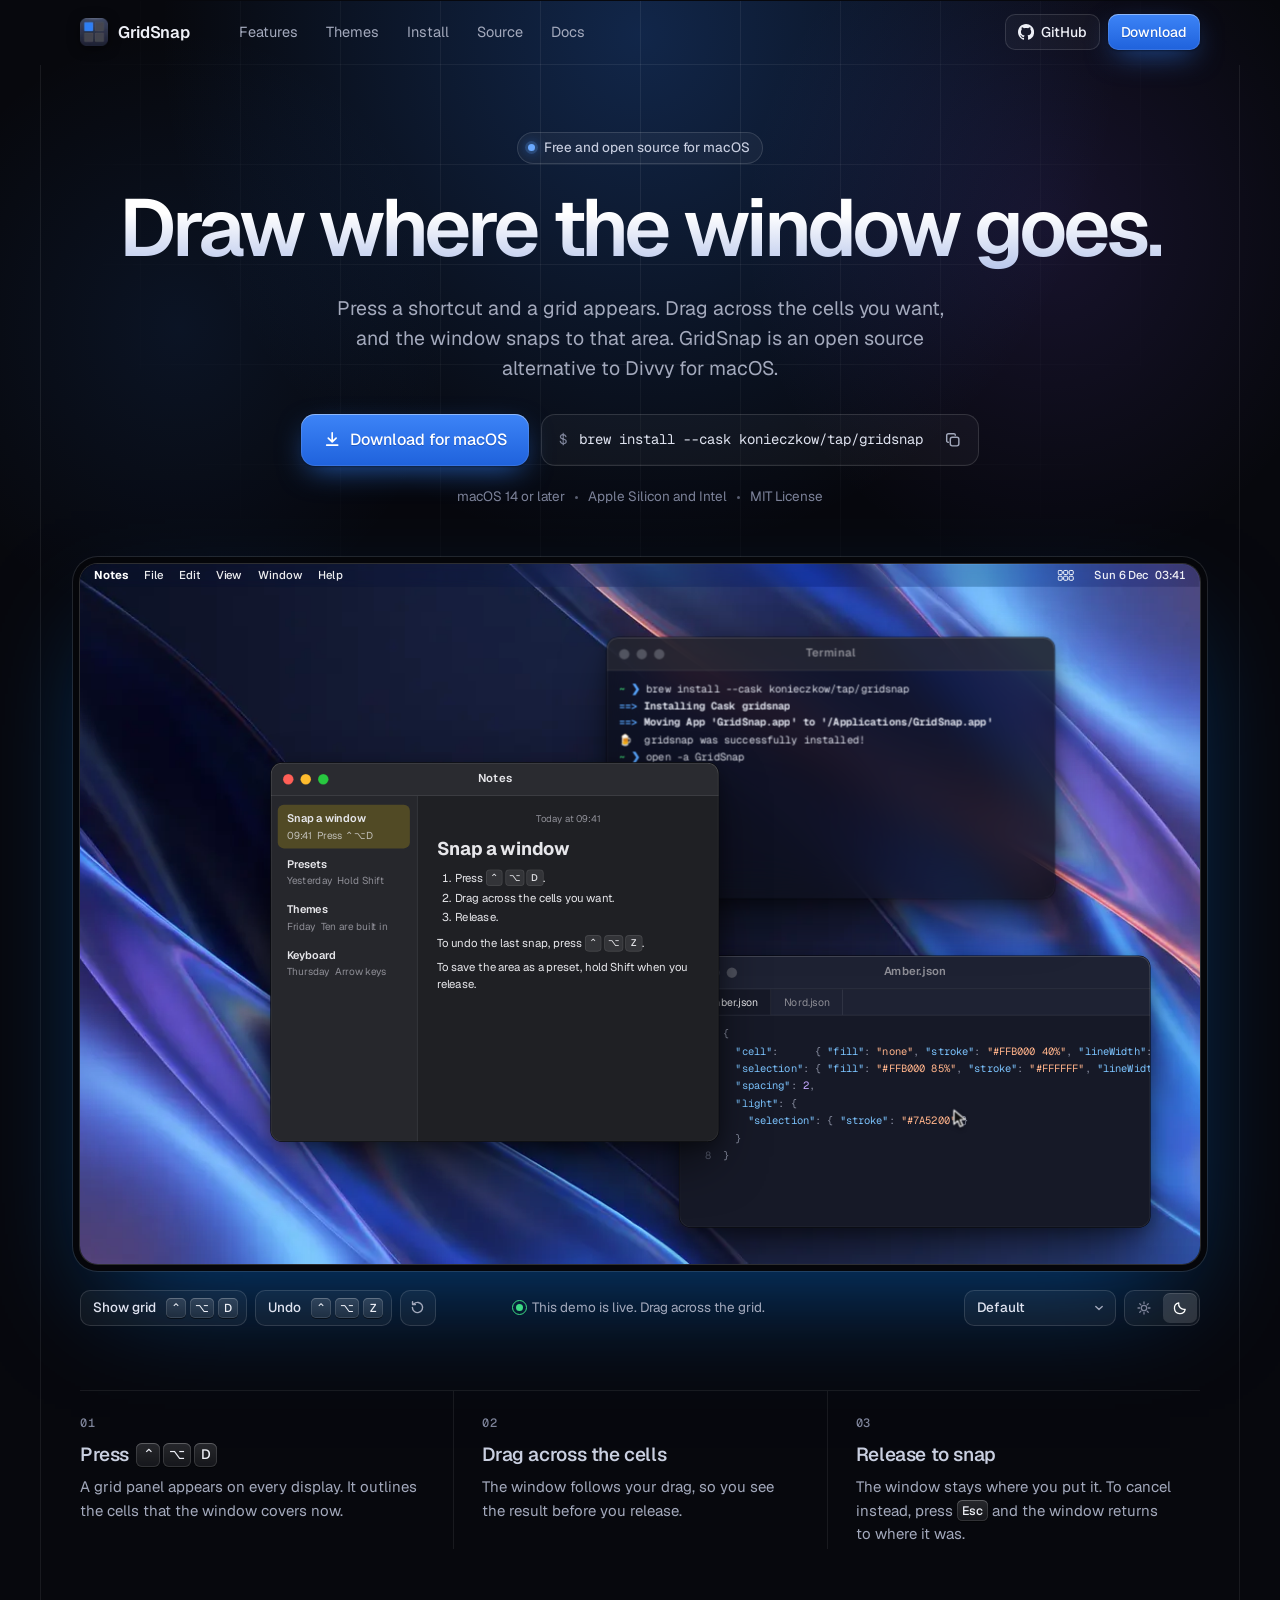
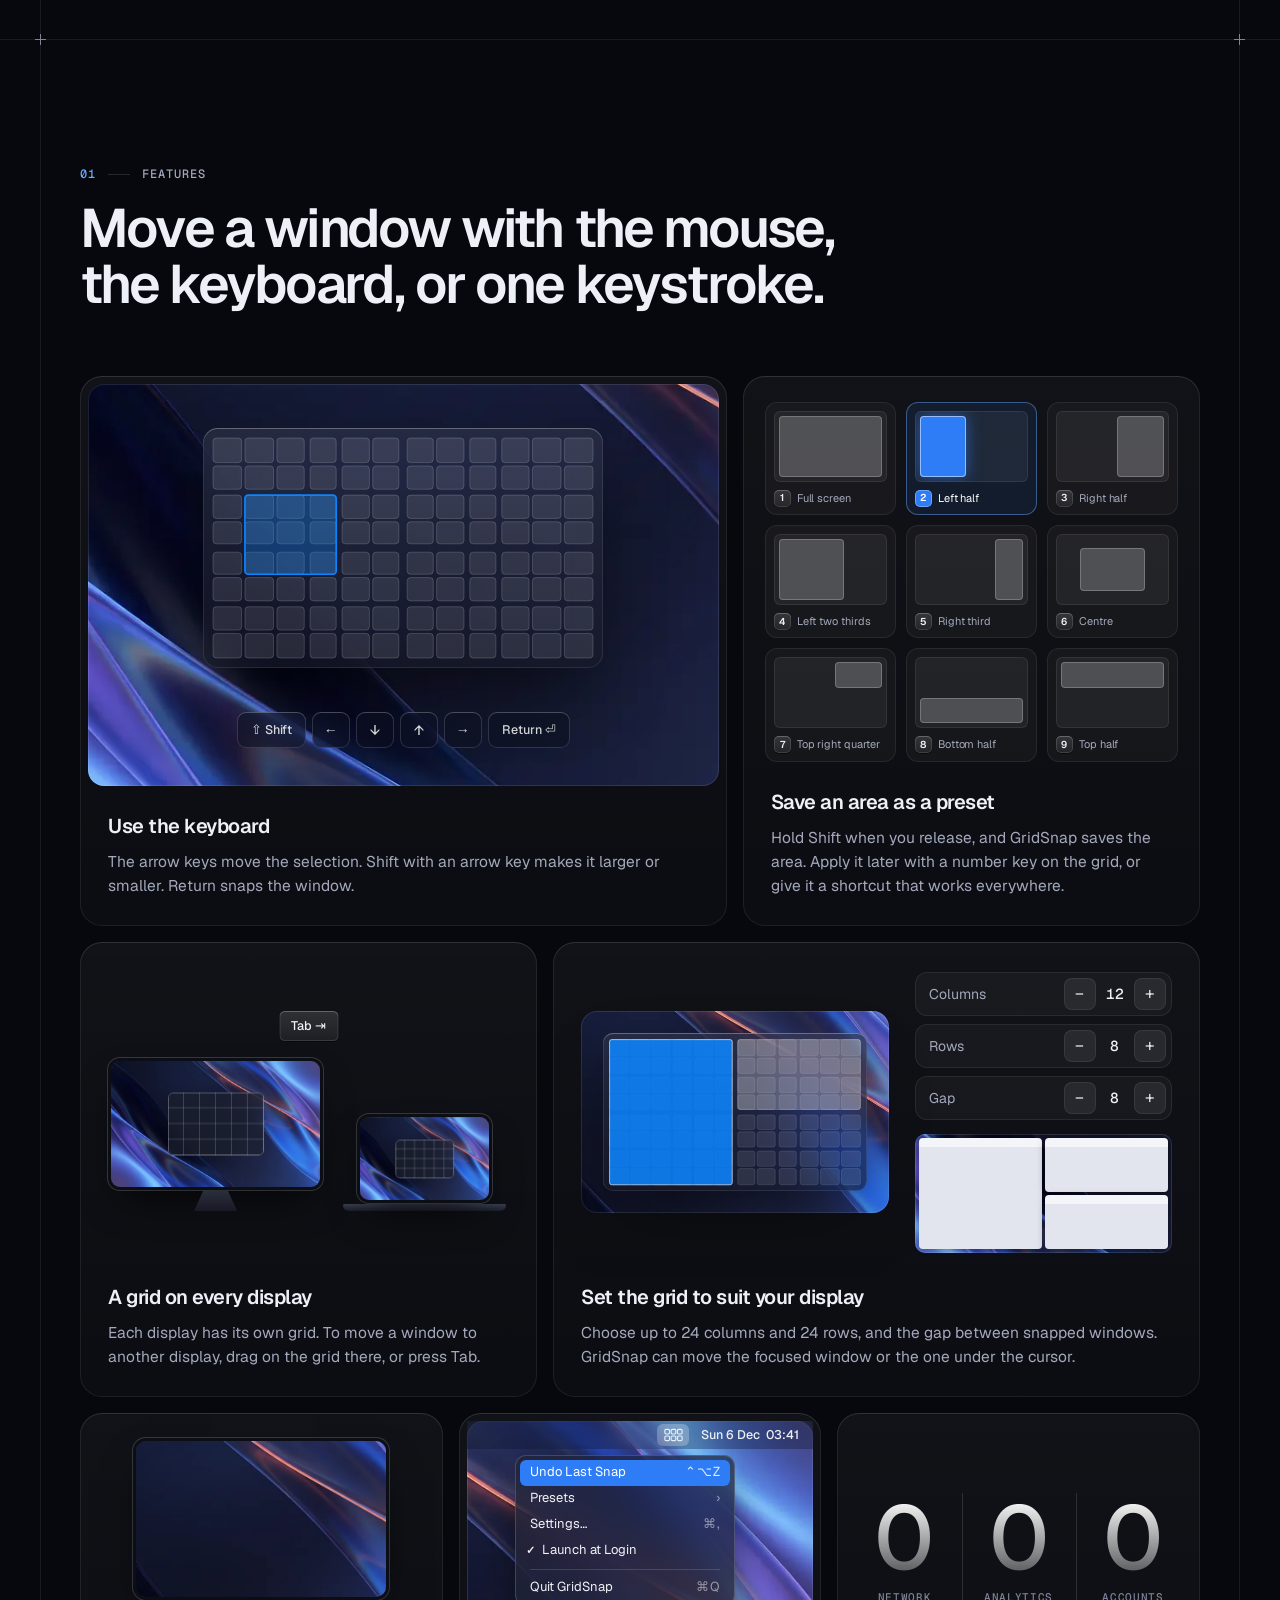
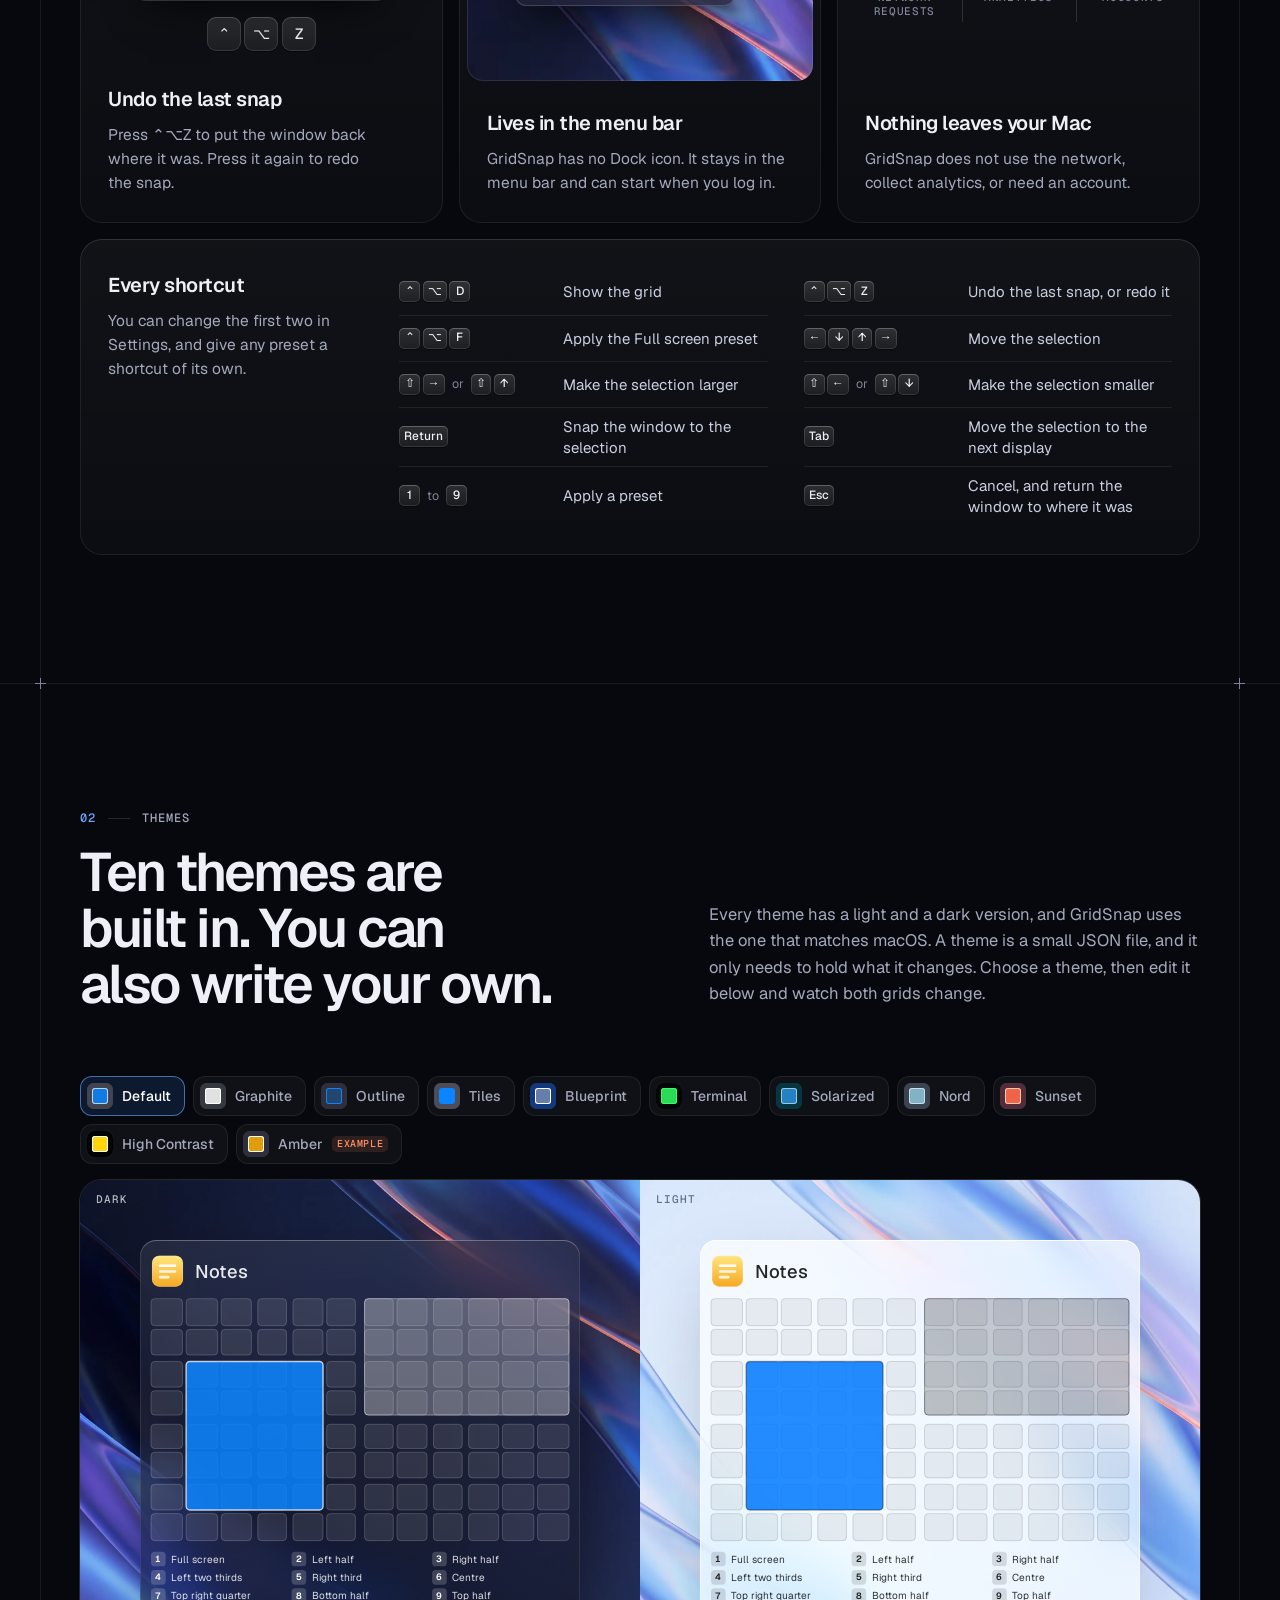
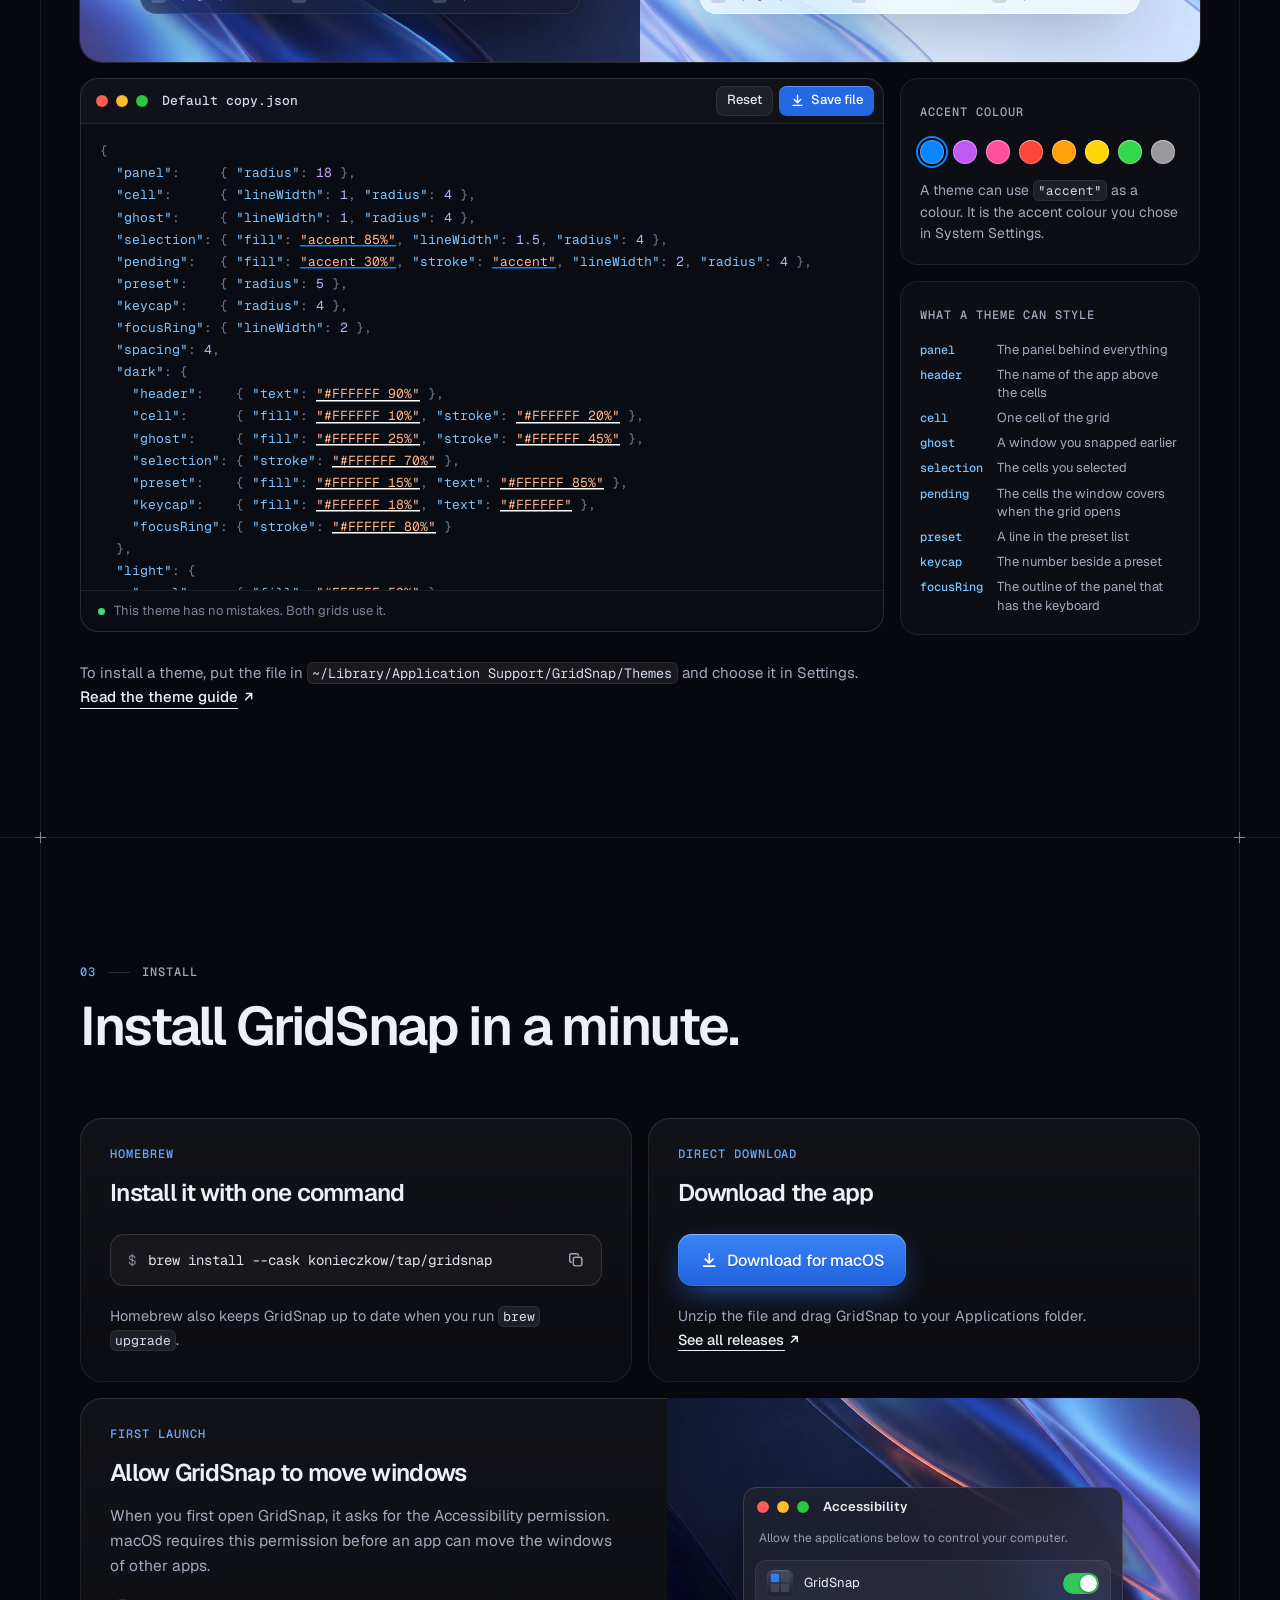
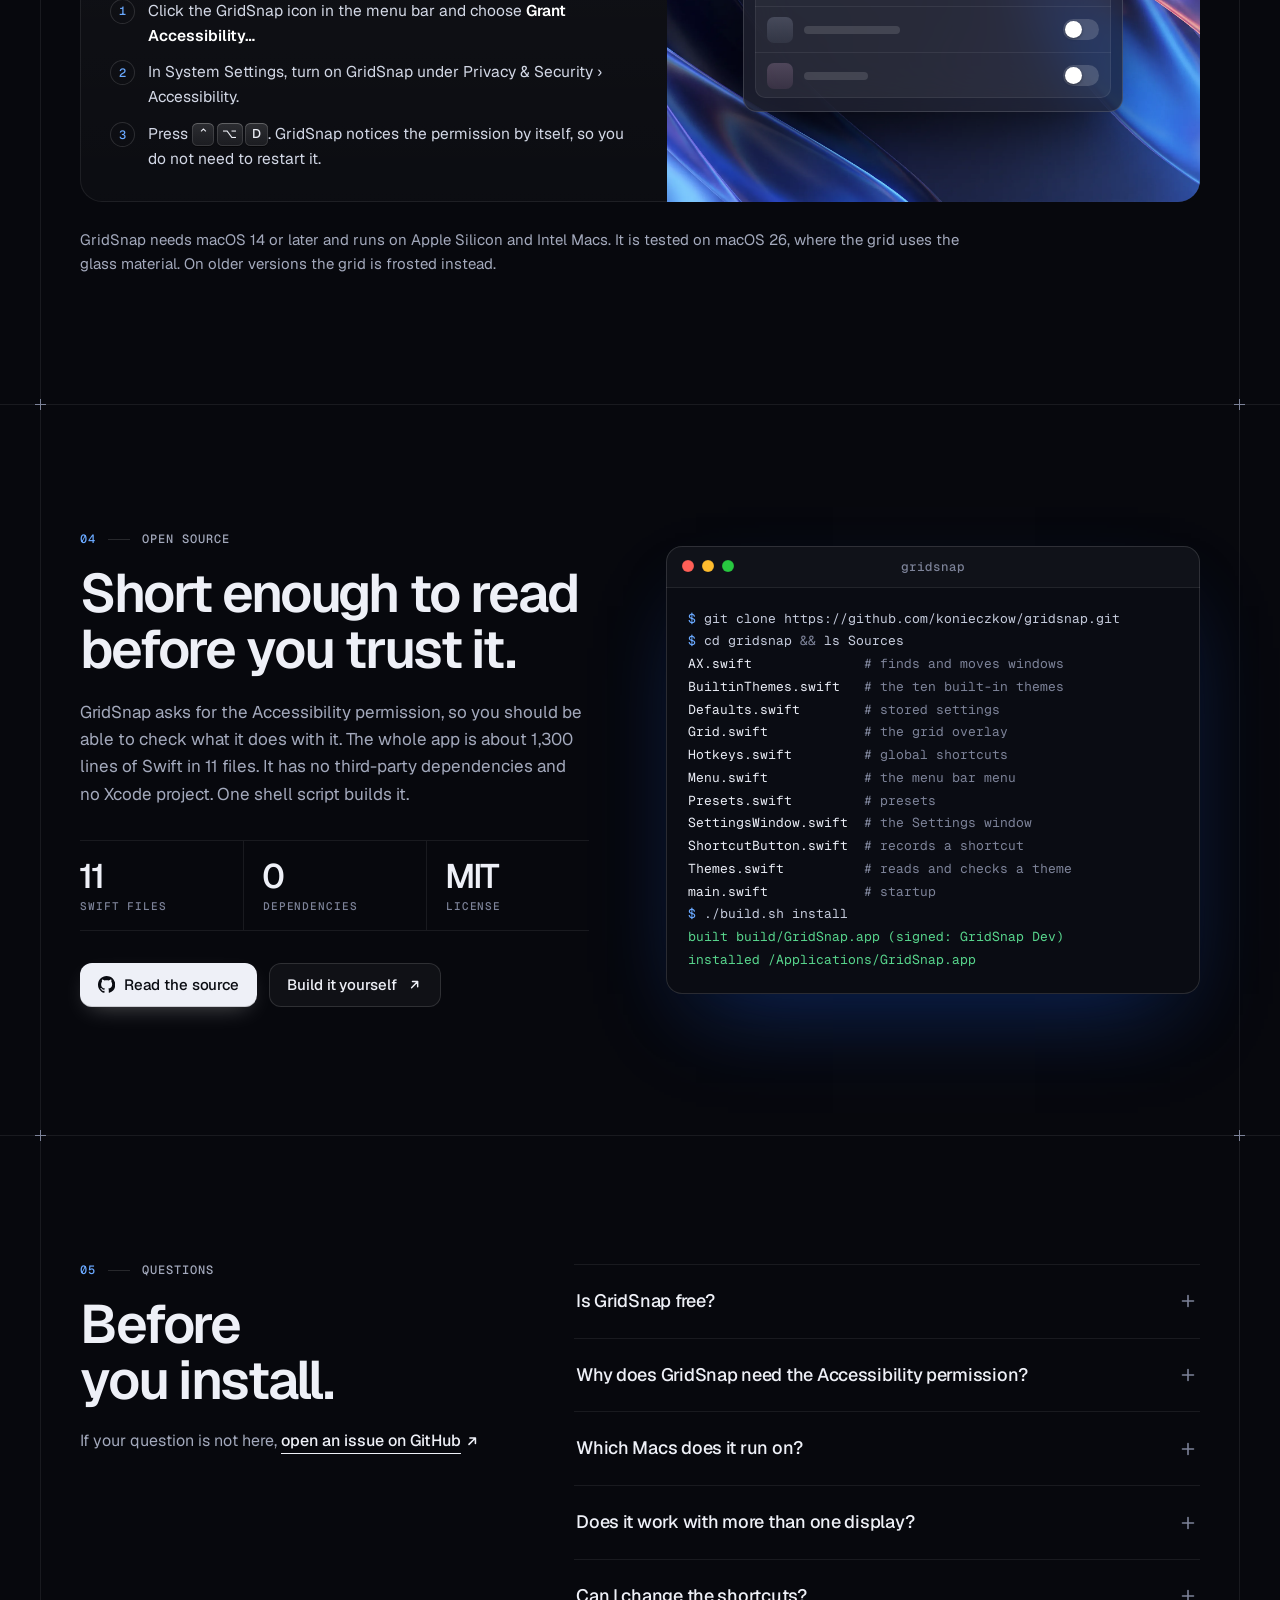
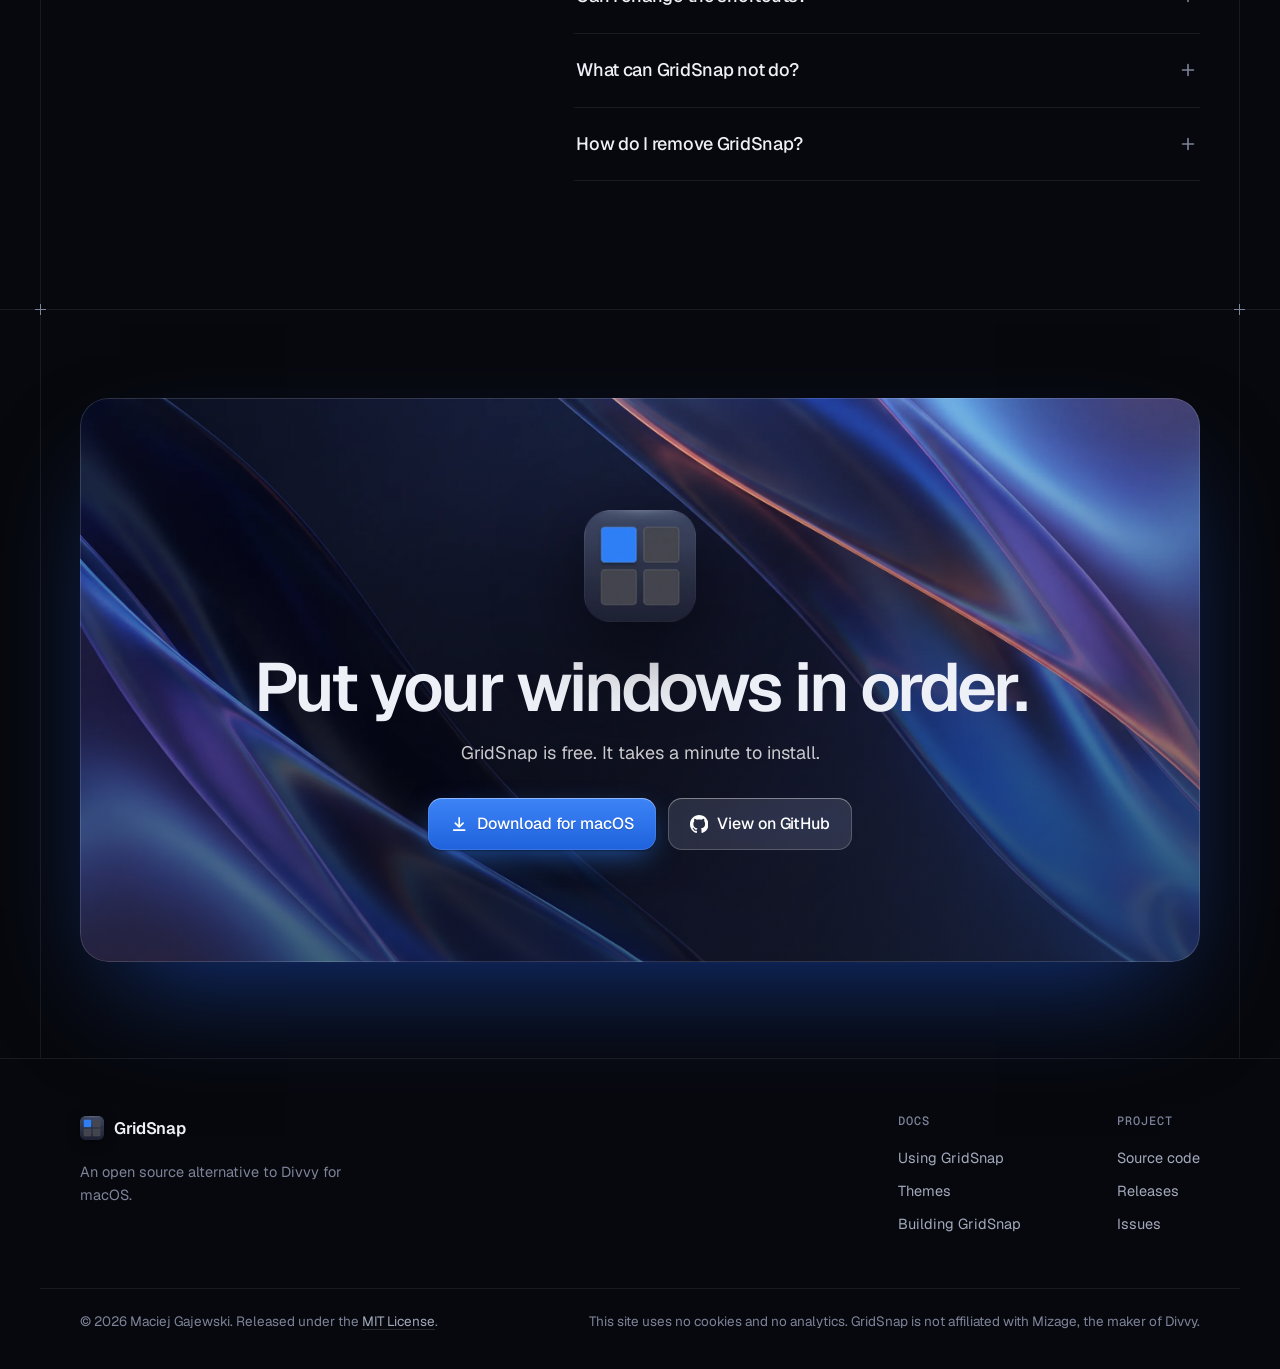
==== commit 441627cd: "Site: the canonical address is gridsnap.dev" ====
--- a/site/index.html
+++ b/site/index.html
@@ -7,13 +7,13 @@
 <meta name="description" content="GridSnap is a free, open source alternative to Divvy for macOS. Press a shortcut, drag across a grid, and the window snaps to that area.">
 <meta name="theme-color" content="#07080d">
 <meta name="color-scheme" content="dark">
-<link rel="canonical" href="https://konieczkow.github.io/gridsnap/">
+<link rel="canonical" href="https://gridsnap.dev/">
 <meta property="og:type" content="website">
 <meta property="og:site_name" content="GridSnap">
 <meta property="og:title" content="GridSnap: draw where the window goes">
 <meta property="og:description" content="A free, open source alternative to Divvy for macOS. Press a shortcut, drag across a grid, and the window snaps to that area.">
-<meta property="og:url" content="https://konieczkow.github.io/gridsnap/">
-<meta property="og:image" content="https://konieczkow.github.io/gridsnap/assets/img/og.jpg">
+<meta property="og:url" content="https://gridsnap.dev/">
+<meta property="og:image" content="https://gridsnap.dev/assets/img/og.jpg">
 <meta property="og:image:width" content="1200">
 <meta property="og:image:height" content="630">
 <meta property="og:image:alt" content="The GridSnap grid panel over a desktop, with a window snapped to the left half of the display.">
--- a/site/assets/css/site.css
+++ b/site/assets/css/site.css
@@ -2543,26 +2543,30 @@
 
 .art-private dl {
   display: grid;
-  grid-template-columns: repeat(3, 1fr);
+  grid-template-columns: repeat(3, minmax(0, 1fr));
+  column-gap: 36px;
   width: 100%;
   margin: 0;
 }
 
 .art-private dl div {
-  padding: 4px 0 4px 18px;
-  border-left: 1px solid var(--line-2);
-}
-
-.art-private dl div:first-child {
-  padding-left: 0;
-  border-left: 0;
+  position: relative;
+  padding: 4px 0;
+  text-align: center;
+}
+
+.art-private dl div + div::before {
+  content: "";
+  position: absolute;
+  inset: 0 auto 0 -18px;
+  width: 1px;
+  background: var(--line-2);
 }
 
 .art-private dt {
   font-size: clamp(64px, 7vw, 92px);
   line-height: 0.9;
   font-weight: 500;
-  letter-spacing: -0.06em;
   background: linear-gradient(180deg, #fff, rgba(255, 255, 255, 0.28));
   -webkit-background-clip: text;
   background-clip: text;
@@ -3235,26 +3239,30 @@
 }
 
 .facts {
-  display: flex;
-  gap: 0;
+  display: grid;
+  grid-template-columns: repeat(3, minmax(0, 1fr));
+  column-gap: 40px;
   margin-top: 32px;
   border-top: 1px solid var(--line);
   border-bottom: 1px solid var(--line);
 }
 
 .facts li {
-  flex: 1;
-  padding: 18px 0 18px 20px;
-  border-left: 1px solid var(--line);
-}
-
-.facts li:first-child {
-  padding-left: 0;
-  border-left: 0;
+  position: relative;
+  padding: 18px 0;
+}
+
+.facts li + li::before {
+  content: "";
+  position: absolute;
+  inset: 0 auto 0 -20px;
+  width: 1px;
+  background: var(--line);
 }
 
 .facts b {
   display: block;
+  margin-left: -0.03em;
   font-size: 34px;
   line-height: 1;
   font-weight: 550;
